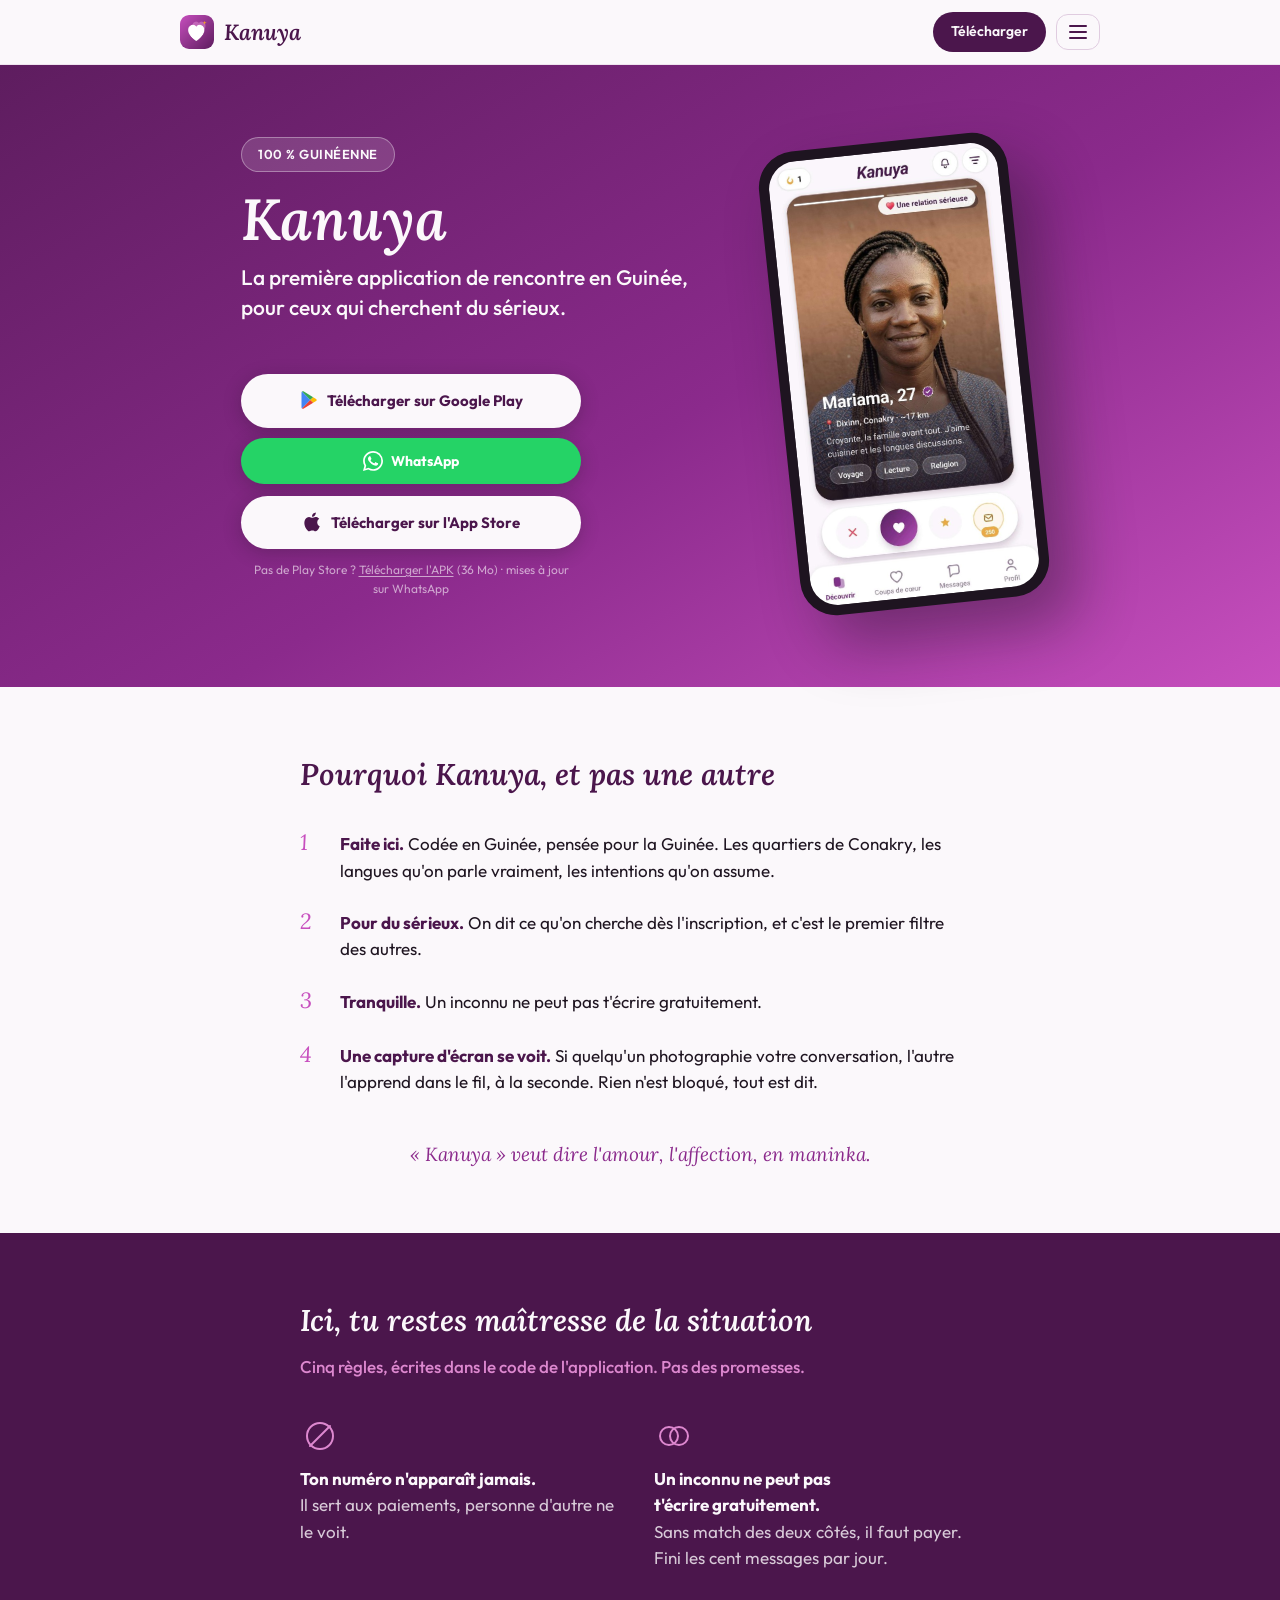
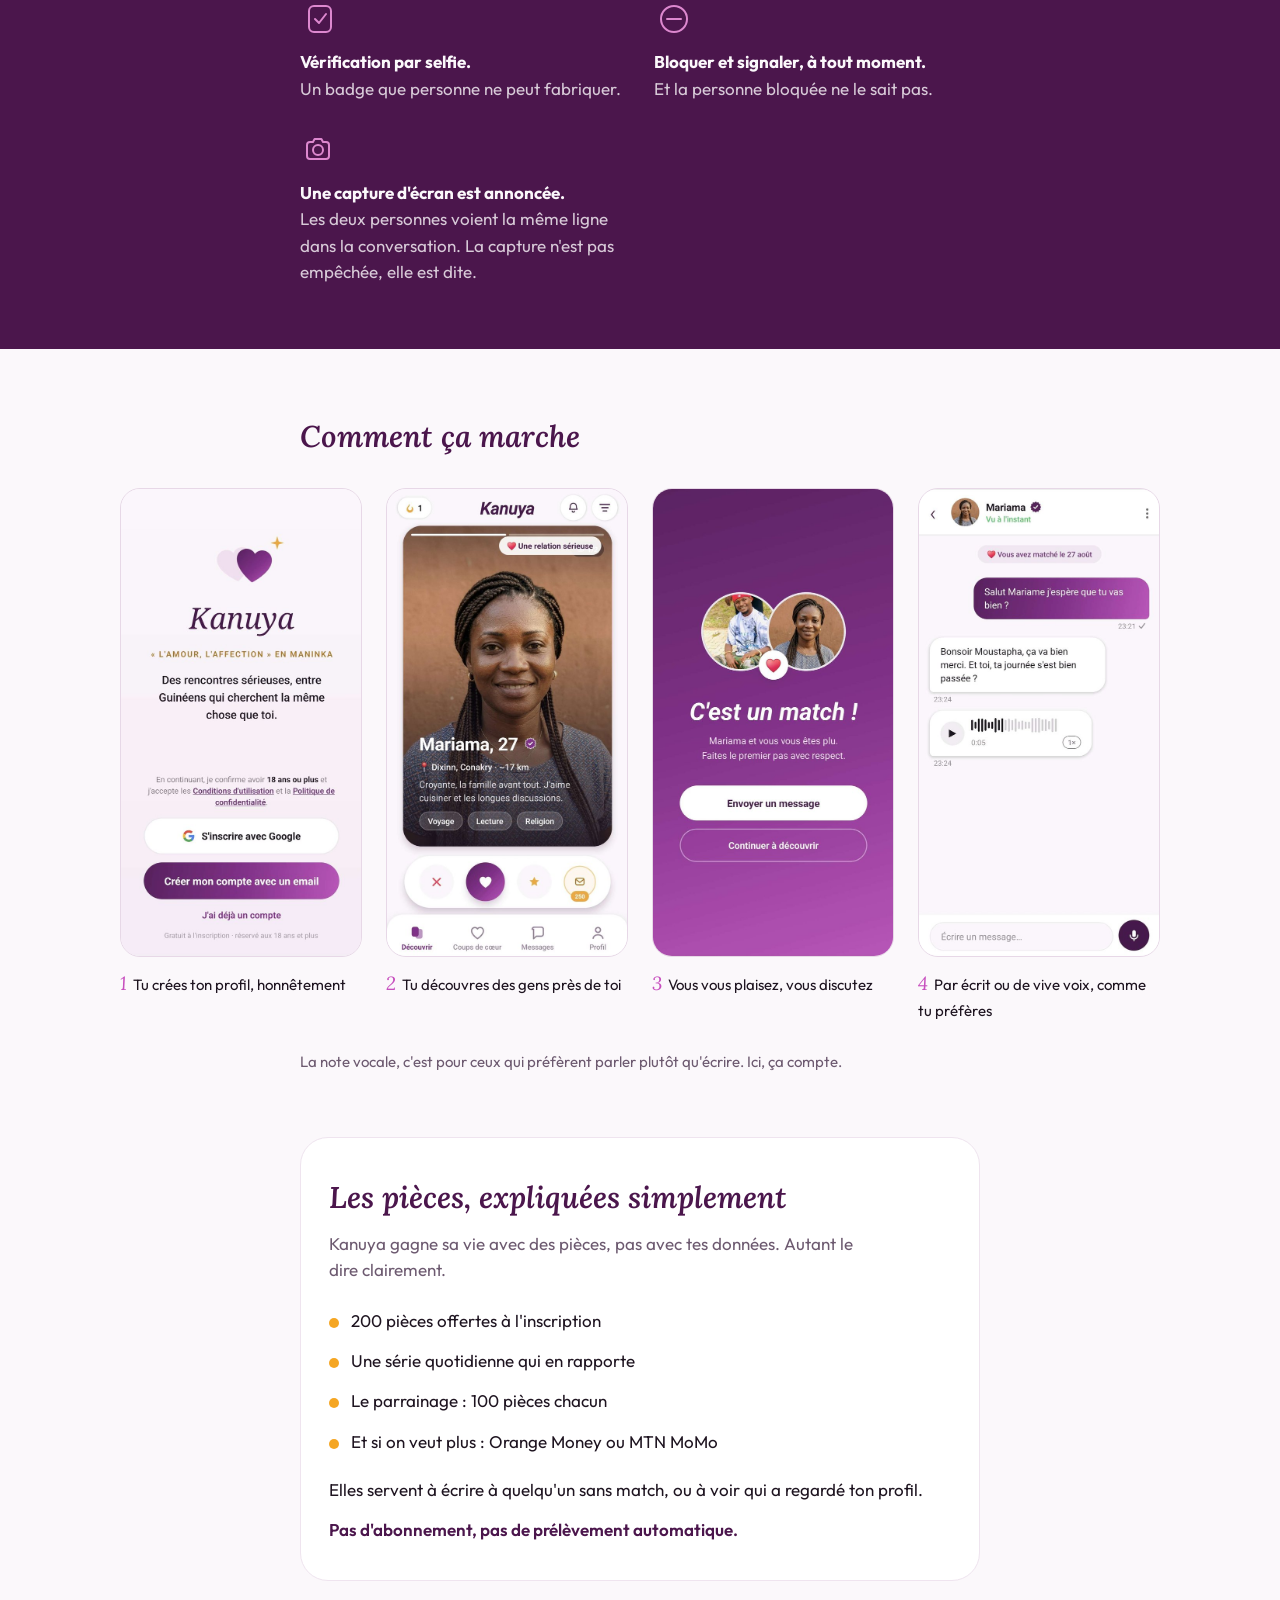
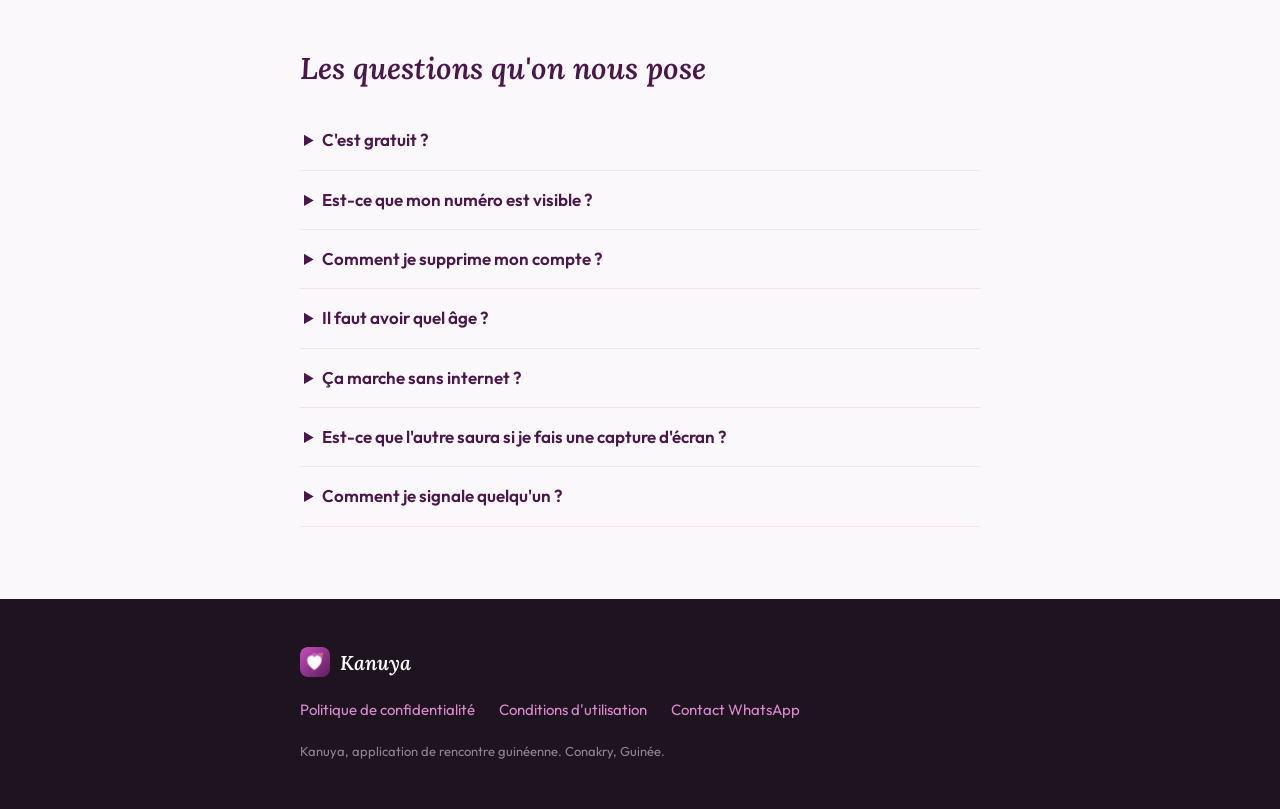
==== index.html @ 6aa28982 "Le bouton WhatsApp en pleine largeur Co-Authored-By: Claude Opus 5.5 <noreply@anthropic.com> Claude-" ====
<!doctype html>
<html lang="fr">
<head>
<meta charset="utf-8">
<meta name="viewport" content="width=device-width, initial-scale=1">
<meta name="google-site-verification" content="O-aKBRcSnijRpLlsnT02JZrpWLcDUV2P9so0e-Tlwl0" />
<title>Kanuya · Site et application de rencontre en Guinée</title>
<meta name="description" content="Kanuya, le site de rencontre 100 % guinéen pour des relations sérieuses en Guinée et pour la diaspora en Afrique de l'Ouest. Ton numéro n'apparaît jamais, un inconnu ne peut pas t'écrire gratuitement.">
<meta name="keywords" content="site de rencontre Guinée, application de rencontre Guinée, rencontre Conakry, rencontre Afrique de l'Ouest, rencontre Sénégal, rencontre Dakar, rencontre Côte d'Ivoire, rencontre Abidjan, rencontre Burkina Faso, rencontre Mali, rencontre Bamako, rencontre sérieuse Afrique francophone, célibataires Afrique de l'Ouest, rencontre en ligne Afrique">
<meta name="robots" content="index, follow, max-image-preview:large">
<meta name="author" content="Kanuya">
<link rel="icon" href="assets/favicon.png">
<link rel="apple-touch-icon" href="assets/icon.png">
<link rel="canonical" href="https://kanuya.net/">
<meta property="og:site_name" content="Kanuya">
<meta property="og:title" content="Kanuya · Site et application de rencontre en Guinée">
<meta property="og:description" content="Le site de rencontre 100 % guinéen, pour ceux qui cherchent du sérieux. Conakry, Guinée, et la diaspora en Afrique de l'Ouest.">
<meta property="og:image" content="https://kanuya.net/assets/og.jpg">
<meta property="og:url" content="https://kanuya.net/">
<meta property="og:type" content="website">
<meta property="og:locale" content="fr_FR">
<meta name="twitter:card" content="summary_large_image">
<meta name="twitter:title" content="Kanuya · Site et application de rencontre en Guinée">
<meta name="twitter:description" content="Le site de rencontre 100 % guinéen, pour des relations sérieuses. Ton numéro reste privé.">
<meta name="twitter:image" content="https://kanuya.net/assets/og.jpg">
<meta name="color-scheme" content="light">
<meta name="theme-color" content="#4B164C">
<link rel="preconnect" href="https://fonts.googleapis.com">
<link rel="preconnect" href="https://fonts.gstatic.com" crossorigin>
<link href="https://fonts.googleapis.com/css2?family=Outfit:wght@400;500;600;700&family=Lora:ital,wght@0,500;1,500;1,600&display=swap" rel="stylesheet">
<link rel="stylesheet" href="assets/style.css">
<style>
  /* Bandeau de mise à jour et bouton APK — ajoutés ici pour ne pas toucher au
     CSS partagé. Sobres, dans les couleurs du site. */
  /* Le téléchargement reste l'action principale ; WhatsApp l'accompagne en
     bouton compact, à côté, sans lui voler la vedette. */
  .ligne-dl{display:flex;gap:10px;align-items:stretch;flex-wrap:wrap}
  .ligne-dl .bouton-clair{flex:1 1 180px;font-size:15px;padding:15px 18px;white-space:nowrap}
  .bouton-wa{flex:1 1 100%;display:flex;align-items:center;justify-content:center;gap:8px;
    padding:13px 18px;background:#25D366;color:#fff;border-radius:999px;text-decoration:none;
    font:700 14px/1 Outfit,system-ui,sans-serif;
    box-shadow:0 4px 18px rgba(30,20,32,.25)}
  .bouton-wa:hover{background:#1FB457}
  .bouton-wa:active{transform:translateY(1px)}
  .apk-sous a{color:inherit;text-decoration:underline;text-underline-offset:2px}
  .avant > .bouton-clair{font-size:15px;padding:15px 18px}
  .apk-sous{font-size:12px;color:rgba(251,248,251,.6);text-align:center;margin:0}
</style>
<script type="application/ld+json">
{
  "@context": "https://schema.org",
  "@graph": [
    {
      "@type": "WebSite",
      "@id": "https://kanuya.net/#website",
      "name": "Kanuya",
      "url": "https://kanuya.net/",
      "inLanguage": "fr",
      "description": "Site de rencontre 100 % guinéen, pour des relations sérieuses en Guinée et en Afrique de l'Ouest.",
      "publisher": { "@id": "https://kanuya.net/#org" }
    },
    {
      "@type": "Organization",
      "@id": "https://kanuya.net/#org",
      "name": "Kanuya",
      "url": "https://kanuya.net/",
      "logo": "https://kanuya.net/assets/icon.png",
      "areaServed": [
        { "@type": "Country", "name": "Guinée" },
        { "@type": "Country", "name": "Sénégal" },
        { "@type": "Country", "name": "Côte d'Ivoire" },
        { "@type": "Country", "name": "Burkina Faso" },
        { "@type": "Country", "name": "Mali" },
        { "@type": "Place", "name": "Afrique de l'Ouest" }
      ],
      "sameAs": [ "https://www.whatsapp.com/channel/0029VbEC2LfKGGG8GvnuOy3C" ]
    },
    {
      "@type": "MobileApplication",
      "name": "Kanuya",
      "applicationCategory": "SocialNetworkingApplication",
      "operatingSystem": "Android, iOS",
      "inLanguage": "fr",
      "description": "L'application et le site de rencontre 100 % guinéens, pour ceux qui cherchent du sérieux, en Guinée et dans l'Afrique de l'Ouest francophone (Sénégal, Côte d'Ivoire, Burkina Faso, Mali).",
      "keywords": "site de rencontre Guinée, rencontre Conakry, rencontre Sénégal, rencontre Dakar, rencontre Côte d'Ivoire, rencontre Abidjan, rencontre Burkina Faso, rencontre Mali, rencontre sérieuse Afrique de l'Ouest, célibataires Afrique francophone",
      "url": "https://kanuya.net/",
      "installUrl": "https://play.google.com/store/apps/details?id=com.kanuya.app",
      "image": "https://kanuya.net/assets/og.jpg",
      "offers": { "@type": "Offer", "price": "0", "priceCurrency": "GNF" },
      "publisher": { "@id": "https://kanuya.net/#org" }
    }
  ]
}
</script>
</head>

<!-- Un seul mot à changer le jour de la publication : « avant » devient
     « apres », et les badges des stores remplacent le bloc WhatsApp. -->
<body data-etat="avant">

<header class="entete">
  <div class="rangee">
    <a class="marque" href="#accueil">
      <img src="assets/icon.png" alt="" width="34" height="34">
      <span>Kanuya</span>
    </a>
    <div class="droite">
      <a class="pilule" href="#telecharger">Télécharger</a>
      <button class="burger" type="button" aria-label="Menu" aria-expanded="false" aria-controls="menu">
        <span></span><span></span><span></span>
      </button>
    </div>
  </div>
  <nav id="menu" hidden>
    <a href="#pourquoi">Pourquoi Kanuya</a>
    <a href="#securite">Sécurité</a>
    <a href="#etapes">Comment ça marche</a>
    <a href="#pieces">Les pièces</a>
    <a href="#faq">Questions</a>
  </nav>
</header>

<section id="accueil" class="accueil">
  <div class="accueil-grille">

    <div class="accroche">
      <span class="pastille">100 % GUINÉENNE</span>
      <h1>Kanuya</h1>
      <p class="phrase">La première application de rencontre en Guinée, pour ceux qui cherchent du sérieux.</p>
    </div>

    <div class="telephone-cadre">
      <div class="telephone">
        <img class="ecran" src="assets/decouvrir.jpg" width="620" height="1203"
             alt="L'écran Découvrir de Kanuya : le profil de Mariama, 27 ans, à Dixinn, Conakry.">
      </div>
    </div>

    <div id="telecharger" class="telecharger">
        <div class="avant">
          <div class="ligne-dl">
            <a class="bouton-clair" href="https://play.google.com/store/apps/details?id=com.kanuya.app" target="_blank" rel="noopener"><svg width="20" height="20" viewBox="0 0 24 24" aria-hidden="true" style="vertical-align:-4px;margin-right:8px">
                <path d="M3.6 1.9 13.5 12 3.6 22.1c-.37-.3-.6-.77-.6-1.32V3.22c0-.55.23-1.02.6-1.32z" fill="#4285F4"/>
                <path d="M17 8.6 5.3 1.6c-.55-.33-1.2-.27-1.7.3L13.5 12 17 8.6z" fill="#34A853"/>
                <path d="M17 15.4 20.5 13.3c.9-.54.9-2.06 0-2.6L17 8.6 13.5 12l3.5 3.4z" fill="#FBBC04"/>
                <path d="M3.6 22.1c.5.57 1.15.63 1.7.3L17 15.4 13.5 12 3.6 22.1z" fill="#EA4335"/>
              </svg>Télécharger sur Google Play</a>
            <a class="bouton-wa" href="https://www.whatsapp.com/channel/0029VbEC2LfKGGG8GvnuOy3C"
               target="_blank" rel="noopener"
               title="Mises à jour de Kanuya sur WhatsApp" aria-label="Mises à jour de Kanuya sur WhatsApp">
              <svg width="20" height="20" viewBox="0 0 24 24" fill="#fff" aria-hidden="true"><path d="M17.472 14.382c-.297-.149-1.758-.867-2.03-.967-.273-.099-.471-.148-.67.15-.197.297-.767.966-.94 1.164-.173.199-.347.223-.644.075-.297-.15-1.255-.463-2.39-1.475-.883-.788-1.48-1.761-1.653-2.059-.173-.297-.018-.458.13-.606.134-.133.298-.347.446-.52.149-.174.198-.298.298-.497.099-.198.05-.371-.025-.52-.075-.149-.669-1.612-.916-2.207-.242-.579-.487-.5-.669-.51-.173-.008-.371-.01-.57-.01-.198 0-.52.074-.792.372-.272.297-1.04 1.016-1.04 2.479 0 1.462 1.065 2.875 1.213 3.074.149.198 2.096 3.2 5.077 4.487.71.306 1.263.489 1.694.625.712.227 1.36.195 1.871.118.571-.085 1.758-.719 2.006-1.413.248-.694.248-1.289.173-1.413-.074-.124-.272-.198-.57-.347m-5.421 7.403h-.004a9.87 9.87 0 01-5.031-1.378l-.361-.214-3.741.982.998-3.648-.235-.374a9.86 9.86 0 01-1.51-5.26c.001-5.45 4.436-9.884 9.888-9.884 2.64 0 5.122 1.03 6.988 2.898a9.825 9.825 0 012.893 6.994c-.003 5.45-4.437 9.885-9.885 9.885M20.52 3.449C18.24 1.245 15.24 0 12.045 0 5.463 0 .104 5.359.101 11.892c0 2.096.549 4.142 1.595 5.945L0 24l6.335-1.652a11.882 11.882 0 005.71 1.447h.006c6.585 0 11.946-5.359 11.949-11.893a11.821 11.821 0 00-3.480-8.413z"/></svg>
              <span>WhatsApp</span>
            </a>
          </div>
          <a class="bouton-clair" href="https://apps.apple.com/app/kanuya-rencontres-en-guin%C3%A9e/id6819777390" target="_blank" rel="noopener"><svg width="20" height="20" viewBox="0 0 24 24" fill="currentColor" aria-hidden="true" style="vertical-align:-4px;margin-right:8px">
                <path d="M17.05 12.54c-.03-2.87 2.35-4.25 2.45-4.32-1.34-1.95-3.41-2.22-4.14-2.25-1.76-.18-3.44 1.04-4.33 1.04-.89 0-2.27-1.02-3.74-.99-1.92.03-3.7 1.12-4.69 2.84-2 3.47-.51 8.6 1.44 11.42.95 1.38 2.08 2.93 3.57 2.87 1.43-.06 1.97-.92 3.7-.92s2.22.92 3.73.89c1.54-.03 2.52-1.4 3.46-2.79 1.09-1.6 1.54-3.15 1.56-3.23-.03-.01-2.99-1.15-3.01-4.56z"/>
                <path d="M14.22 4.1c.79-.95 1.32-2.28 1.17-3.6-1.13.05-2.5.76-3.31 1.71-.73.84-1.37 2.19-1.2 3.48 1.26.1 2.55-.64 3.34-1.59z"/>
              </svg>Télécharger sur l'App Store</a>
          <p class="apk-sous">Pas de Play Store ? <a href="kanuya.apk" download>Télécharger l'APK</a> (36 Mo) · mises à jour sur WhatsApp</p>
        </div>

        <div class="apres">
          <a class="badge" href="https://play.google.com/store/apps/details?id=com.kanuya.app" target="_blank" rel="noopener">
            <svg width="26" height="26" viewBox="0 0 24 24" aria-hidden="true">
              <path d="M3.6 1.9 13.5 12 3.6 22.1c-.37-.3-.6-.77-.6-1.32V3.22c0-.55.23-1.02.6-1.32z" fill="#4285F4"/>
              <path d="M17 8.6 5.3 1.6c-.55-.33-1.2-.27-1.7.3L13.5 12 17 8.6z" fill="#34A853"/>
              <path d="M17 15.4 20.5 13.3c.9-.54.9-2.06 0-2.6L17 8.6 13.5 12l3.5 3.4z" fill="#FBBC04"/>
              <path d="M3.6 22.1c.5.57 1.15.63 1.7.3L17 15.4 13.5 12 3.6 22.1z" fill="#EA4335"/>
            </svg>
            <span class="pile"><small>DISPONIBLE SUR</small><b>Google Play</b></span>
          </a>
          <a class="badge" href="https://apps.apple.com/app/kanuya-rencontres-en-guin%C3%A9e/id6819777390" target="_blank" rel="noopener">
            <svg width="26" height="26" viewBox="0 0 24 24" fill="#FBF8FB" aria-hidden="true">
              <path d="M17.05 12.54c-.03-2.87 2.35-4.25 2.45-4.32-1.34-1.95-3.41-2.22-4.14-2.25-1.76-.18-3.44 1.04-4.33 1.04-.89 0-2.27-1.02-3.74-.99-1.92.03-3.7 1.12-4.69 2.84-2 3.47-.51 8.6 1.44 11.42.95 1.38 2.08 2.93 3.57 2.87 1.43-.06 1.97-.92 3.7-.92s2.22.92 3.73.89c1.54-.03 2.52-1.4 3.46-2.79 1.09-1.6 1.54-3.15 1.56-3.23-.03-.01-2.99-1.15-3.01-4.56z"/>
              <path d="M14.22 4.1c.79-.95 1.32-2.28 1.17-3.6-1.13.05-2.5.76-3.31 1.71-.73.84-1.37 2.19-1.2 3.48 1.26.1 2.55-.64 3.34-1.59z"/>
            </svg>
            <span class="pile"><small>TÉLÉCHARGER SUR</small><b>App Store</b></span>
          </a>
        </div>
      </div>

  </div>
</section>

<section id="pourquoi" class="section">
  <div class="etroit">
    <h2>Pourquoi Kanuya, et pas une autre</h2>
    <div class="liste-numerotee">
      <div><span class="chiffre">1</span><p><strong>Faite ici.</strong> Codée en Guinée, pensée pour la Guinée. Les quartiers de Conakry, les langues qu'on parle vraiment, les intentions qu'on assume.</p></div>
      <div><span class="chiffre">2</span><p><strong>Pour du sérieux.</strong> On dit ce qu'on cherche dès l'inscription, et c'est le premier filtre des autres.</p></div>
      <div><span class="chiffre">3</span><p><strong>Tranquille.</strong> Un inconnu ne peut pas t'écrire gratuitement.</p></div>
      <div><span class="chiffre">4</span><p><strong>Une capture d'écran se voit.</strong> Si quelqu'un photographie votre conversation, l'autre l'apprend dans le fil, à la seconde. Rien n'est bloqué, tout est dit.</p></div>
    </div>
    <p class="citation">« Kanuya » veut dire l'amour, l'affection, en maninka.</p>
  </div>
</section>

<section id="securite" class="securite">
  <div class="etroit">
    <h2>Ici, tu restes maîtresse de la situation</h2>
    <p class="sous-titre">Cinq règles, écrites dans le code de l'application. Pas des promesses.</p>
    <div class="grille-securite">
      <div>
        <svg width="40" height="40" viewBox="0 0 40 40" fill="none" stroke="#DD88CF" stroke-width="2" stroke-linecap="round" aria-hidden="true"><circle cx="20" cy="20" r="13"/><line x1="10" y1="30" x2="30" y2="10"/></svg>
        <p><strong>Ton numéro n'apparaît jamais.</strong><br><span>Il sert aux paiements, personne d'autre ne le voit.</span></p>
      </div>
      <div>
        <svg width="40" height="40" viewBox="0 0 40 40" fill="none" stroke="#DD88CF" stroke-width="2" stroke-linecap="round" aria-hidden="true"><circle cx="15" cy="20" r="9"/><circle cx="25" cy="20" r="9"/></svg>
        <p><strong>Un inconnu ne peut pas t'écrire gratuitement.</strong><br><span>Sans match des deux côtés, il faut payer. Fini les cent messages par jour.</span></p>
      </div>
      <div>
        <svg width="40" height="40" viewBox="0 0 40 40" fill="none" stroke="#DD88CF" stroke-width="2" stroke-linecap="round" stroke-linejoin="round" aria-hidden="true"><rect x="9" y="7" width="22" height="26" rx="5"/><polyline points="15 20 19 24 26 15"/></svg>
        <p><strong>Vérification par selfie.</strong><br><span>Un badge que personne ne peut fabriquer.</span></p>
      </div>
      <div>
        <svg width="40" height="40" viewBox="0 0 40 40" fill="none" stroke="#DD88CF" stroke-width="2" stroke-linecap="round" aria-hidden="true"><circle cx="20" cy="20" r="13"/><line x1="13" y1="20" x2="27" y2="20"/></svg>
        <p><strong>Bloquer et signaler, à tout moment.</strong><br><span>Et la personne bloquée ne le sait pas.</span></p>
      </div>
      <div>
        <svg width="40" height="40" viewBox="0 0 40 40" fill="none" stroke="#DD88CF" stroke-width="2" stroke-linecap="round" stroke-linejoin="round" aria-hidden="true"><path d="M7 15a3 3 0 0 1 3-3h3l1.6-3h6.8L23 12h3a3 3 0 0 1 3 3v11a3 3 0 0 1-3 3H10a3 3 0 0 1-3-3z"/><circle cx="18" cy="20" r="5"/></svg>
        <p><strong>Une capture d'écran est annoncée.</strong><br><span>Les deux personnes voient la même ligne dans la conversation. La capture n'est pas empêchée, elle est dite.</span></p>
      </div>
    </div>
  </div>
</section>

<section id="etapes" class="section">
  <div class="etroit">
    <h2>Comment ça marche</h2>
    <div class="grille-etapes">
      <div><img class="capture" src="assets/etape-inscription.jpg" width="620" height="1203" alt="L'écran d'accueil de Kanuya : « Des rencontres sérieuses, entre Guinéens qui cherchent la même chose que toi. »"><p><span class="chiffre">1</span>&nbsp; Tu crées ton profil, honnêtement</p></div>
      <div><img class="capture" src="assets/decouvrir.jpg" width="620" height="1203" alt="L'écran Découvrir : le profil de Mariama, 27 ans, à Dixinn."><p><span class="chiffre">2</span>&nbsp; Tu découvres des gens près de toi</p></div>
      <div><img class="capture" src="assets/etape-match.jpg" width="620" height="1203" alt="L'écran « C'est un match ! » : deux profils réunis, avec le bouton Envoyer un message."><p><span class="chiffre">3</span>&nbsp; Vous vous plaisez, vous discutez</p></div>
      <div><img class="capture" src="assets/etape-vocal.jpg" width="620" height="1203" alt="Une conversation dans Kanuya : deux messages écrits et une note vocale avec son onde."><p><span class="chiffre">4</span>&nbsp; Par écrit ou de vive voix, comme tu préfères</p></div>
    </div>
    <p class="apres-grille">La note vocale, c'est pour ceux qui préfèrent parler plutôt qu'écrire. Ici, ça compte.</p>
  </div>
</section>

<section id="pieces" class="section-pieces">
  <div class="carte">
    <h2>Les pièces, expliquées simplement</h2>
    <p class="sous">Kanuya gagne sa vie avec des pièces, pas avec tes données. Autant le dire clairement.</p>
    <div class="puces">
      <div><span class="point"></span><p>200 pièces offertes à l'inscription</p></div>
      <div><span class="point"></span><p>Une série quotidienne qui en rapporte</p></div>
      <div><span class="point"></span><p>Le parrainage : 100 pièces chacun</p></div>
      <div><span class="point"></span><p>Et si on veut plus : Orange Money ou MTN MoMo</p></div>
    </div>
    <p class="usage">Elles servent à écrire à quelqu'un sans match, ou à voir qui a regardé ton profil.</p>
    <p class="appui">Pas d'abonnement, pas de prélèvement automatique.</p>
  </div>
</section>

<section id="faq" class="section-faq">
  <div class="etroit">
    <h2>Les questions qu'on nous pose</h2>
    <div class="faq">
      <details>
        <summary>C'est gratuit ?</summary>
        <p>Oui pour commencer : 200 pièces sont offertes à l'inscription, et la série quotidienne en rapporte d'autres. Acheter des pièces est optionnel, sans abonnement.</p>
      </details>
      <details>
        <summary>Est-ce que mon numéro est visible ?</summary>
        <p>Non, jamais. Il sert uniquement aux paiements Orange Money ou MTN MoMo. Personne ne le voit sur l'application.</p>
      </details>
      <details>
        <summary>Comment je supprime mon compte ?</summary>
        <p>Dans les réglages de l'application : Compte, puis Supprimer mon compte. Tout est effacé, photos comprises.</p>
      </details>
      <details>
        <summary>Il faut avoir quel âge ?</summary>
        <p>18 ans, et c'est vérifié à l'inscription.</p>
      </details>
      <details>
        <summary>Ça marche sans internet ?</summary>
        <p>Non, il faut une connexion. L'application est conçue pour rester légère et consommer peu de data.</p>
      </details>
      <details>
        <summary>Est-ce que l'autre saura si je fais une capture d'écran ?</summary>
        <p>Oui. Une ligne apparaît dans la conversation, du côté des deux personnes : « Untel a fait une capture d'écran. » On ne vous empêche pas de la faire, on ne la cache pas non plus. Un deuxième téléphone photographierait l'écran de toute façon : ce qui protège, c'est que l'autre le sache.</p>
      </details>
      <details>
        <summary>Comment je signale quelqu'un ?</summary>
        <p>Depuis son profil ou la conversation : Signaler. Tu peux aussi bloquer, et la personne bloquée ne le sait pas.</p>
      </details>
    </div>
  </div>
</section>

<footer class="pied">
  <div class="etroit">
    <div class="marque-pied">
      <img src="assets/icon.png" alt="" width="30" height="30">
      <span>Kanuya</span>
    </div>
    <nav>
      <a href="confidentialite.html">Politique de confidentialité</a>
      <a href="conditions.html">Conditions d'utilisation</a>
      <a href="https://wa.me/224622814991">Contact WhatsApp</a>
    </nav>
    <p>Kanuya, application de rencontre guinéenne. Conakry, Guinée.</p>
  </div>
</footer>

<script>
  // Le menu, et rien d'autre. Pas de framework sur une page qui doit
  // s'ouvrir en 3G.
  var b = document.querySelector('.burger'), m = document.getElementById('menu');
  b.addEventListener('click', function () {
    var ouvert = m.hasAttribute('hidden');
    if (ouvert) { m.removeAttribute('hidden'); } else { m.setAttribute('hidden', ''); }
    b.setAttribute('aria-expanded', ouvert ? 'true' : 'false');
  });
  m.addEventListener('click', function (e) {
    if (e.target.tagName === 'A') { m.setAttribute('hidden', ''); b.setAttribute('aria-expanded', 'false'); }
  });
</script>

</body>
</html>
---- assets/style.css ----
/* Kanuya — le site vitrine.
 *
 * Cible : un Android modeste, en 3G, arrivé par un lien collé dans WhatsApp.
 * Pas de framework, deux familles de police, une seule image. La page doit
 * s'ouvrir avant qu'on ait le temps de changer d'avis.
 */

:root {
  /* Beaucoup d'Android ont le mode sombre forcé de Chrome activé. Sans cette
     déclaration, le navigateur inverse la page : le dégradé prune vire au noir
     et le bouton clair disparaît. La balise <meta color-scheme> seule ne suffit
     pas sur toutes les versions. */
  color-scheme: light;
  --prune: #4B164C;
  --prune-clair: #8B2A8C;
  --rose: #C74FBE;
  --accent: #DD88CF;
  --or: #F5A623;
  --fond: #FBF8FB;
  --texte: #1E1420;
  --texte-doux: #6d5a70;
  --texte-sombre: #3d2f40;
  --ligne: #EFE4EF;
  --ligne-forte: #E0CCE0;
  --nuit: #1E1420;
}

*, *::before, *::after { box-sizing: border-box; }

body {
  margin: 0;
  background: var(--fond);
  color: var(--texte);
  font-family: Outfit, system-ui, -apple-system, sans-serif;
  font-size: 17px;
  line-height: 1.55;
  -webkit-font-smoothing: antialiased;
}

h1, h2 { text-wrap: balance; }
p { text-wrap: pretty; }
img { display: block; max-width: 100%; }

/* Un seul mot dans le HTML fait basculer les deux états. */
body[data-etat="avant"] .apres,
body[data-etat="apres"] .avant { display: none; }

.etroit { max-width: 680px; margin: 0 auto; }

/* ------------------------------------------------------------- en-tête */

.entete {
  position: sticky; top: 0; z-index: 50;
  background: rgba(251, 248, 251, 0.92);
  -webkit-backdrop-filter: blur(8px);
  backdrop-filter: blur(8px);
  border-bottom: 1px solid var(--ligne);
}
.entete .rangee {
  max-width: 960px; margin: 0 auto; padding: 12px 20px;
  display: flex; align-items: center; justify-content: space-between; gap: 12px;
}
.marque {
  display: flex; align-items: center; gap: 10px;
  text-decoration: none; color: var(--prune);
}
.marque img { border-radius: 9px; }
.marque span { font-family: Lora, Georgia, serif; font-style: italic; font-weight: 600; font-size: 22px; }

.droite { display: flex; align-items: center; gap: 10px; }
.pilule {
  text-decoration: none; background: var(--prune); color: var(--fond);
  font-weight: 600; font-size: 14px; padding: 9px 18px; border-radius: 999px;
}
.pilule:active { opacity: .9; }

.burger {
  background: none; border: 1px solid var(--ligne-forte); border-radius: 12px;
  padding: 10px 12px; cursor: pointer; display: flex; flex-direction: column; gap: 4px;
}
.burger span { display: block; width: 18px; height: 2px; background: var(--prune); border-radius: 2px; }

.entete nav { border-top: 1px solid var(--ligne); background: var(--fond); }
.entete nav {
  max-width: 960px; margin: 0 auto; padding: 8px 20px 16px;
  display: flex; flex-direction: column;
}
.entete nav[hidden] { display: none; }
.entete nav a {
  text-decoration: none; color: var(--texte); font-weight: 500;
  padding: 11px 4px; border-bottom: 1px solid #F2EAF2;
}
.entete nav a:last-child { border-bottom: 0; }

/* ------------------------------------------------------------- accueil */

.accueil {
  background: linear-gradient(150deg, #5E1D5F 0%, #8B2A8C 55%, #C74FBE 100%);
  color: var(--fond);
  padding: clamp(36px, 7vw, 64px) 20px clamp(48px, 9vw, 80px);
}
/* Sur téléphone, l'ordre du DOM est le bon : le titre, puis la capture, puis
   les boutons. On voit ce que c'est avant qu'on nous demande de télécharger.
   Sur écran large, la grille remet le texte et les boutons ensemble à gauche
   et le téléphone à droite, sans toucher au HTML. */
.accueil-grille {
  max-width: 960px; margin: 0 auto;
  display: flex; flex-direction: column; align-items: center; gap: 32px;
}
.accroche { width: 100%; max-width: 480px; }
.pastille {
  display: inline-block; background: rgba(251, 248, 251, .14);
  border: 1px solid rgba(251, 248, 251, .35); border-radius: 999px;
  padding: 6px 16px; font-size: 13px; font-weight: 600; letter-spacing: .04em;
  margin-bottom: 18px;
}
.accueil h1 {
  font-family: Lora, Georgia, serif; font-style: italic; font-weight: 600;
  font-size: clamp(42px, 11vw, 58px); margin: 0 0 14px; line-height: 1;
}
.phrase { font-size: clamp(18px, 4.6vw, 21px); font-weight: 500; margin: 0 0 28px; line-height: 1.45; }

.telecharger { display: flex; flex-direction: column; gap: 12px; width: 100%; max-width: 340px; }
.telecharger > div { display: flex; flex-direction: column; gap: 12px; }

.bouton-clair {
  text-decoration: none; background: var(--fond); color: var(--prune);
  font-weight: 700; font-size: 17px; padding: 15px 24px; border-radius: 999px;
  text-align: center; box-shadow: 0 4px 18px rgba(30, 20, 32, .25);
}
.bouton-clair:active { transform: translateY(1px); }

.bientot { display: flex; gap: 10px; }
/* « Bientôt » n'est pas un lien : rien ne clique dans le vide. */
.store {
  flex: 1; display: flex; align-items: center; justify-content: center; gap: 9px;
  background: rgba(30, 20, 32, .3); border: 1px solid rgba(251, 248, 251, .25);
  border-radius: 12px; padding: 9px 10px;
}
.pile { display: flex; flex-direction: column; line-height: 1.15; }
.store .pile small { font-size: 10px; color: rgba(251, 248, 251, .55); letter-spacing: .03em; }
.store .pile b { font-size: 14px; font-weight: 600; color: rgba(251, 248, 251, .75); }

.badge {
  text-decoration: none; display: flex; align-items: center; gap: 12px;
  background: var(--nuit); border: 1px solid rgba(251, 248, 251, .15);
  border-radius: 14px; padding: 11px 20px;
}
.badge .pile small { font-size: 11px; color: rgba(251, 248, 251, .65); letter-spacing: .04em; }
.badge .pile b { font-size: 19px; font-weight: 700; color: var(--fond); }

/* le téléphone, penché */
.telephone-cadre { flex: 0 0 auto; transform: rotate(-6deg); margin: 4px 10px 8px; }
.telephone {
  width: min(250px, 68vw);
  background: var(--nuit); border-radius: 36px; padding: 10px;
  box-shadow: 24px 32px 60px rgba(30, 20, 32, .4);
}
.ecran {
  display: block; width: 100%; height: auto;
  border-radius: 28px; background: var(--fond);
}

/* -------------------------------------------------------------- corps */

.section { padding: clamp(44px, 8vw, 64px) 20px; }
.section h2, .securite h2, .carte h2, .section-faq h2 {
  font-family: Lora, Georgia, serif; font-style: italic; font-weight: 600;
  font-size: clamp(25px, 6.5vw, 30px); color: var(--prune); margin: 0 0 28px;
}

.liste-numerotee { display: flex; flex-direction: column; gap: 20px; }
.liste-numerotee > div { display: flex; gap: 16px; align-items: baseline; }
.liste-numerotee p { margin: 0; }
.chiffre { font-family: Lora, Georgia, serif; font-style: italic; color: var(--rose); font-size: 22px; flex: 0 0 24px; }
.liste-numerotee strong { color: var(--prune); }
.citation {
  margin: 44px 0 0; text-align: center;
  font-family: Lora, Georgia, serif; font-style: italic; font-size: 19px; color: var(--prune-clair);
}

.securite { background: var(--prune); color: var(--fond); padding: clamp(44px, 8vw, 64px) 20px; }
.securite h2 { color: var(--fond); margin-bottom: 10px; }
.sous-titre { margin: 0 0 36px; color: var(--accent); font-weight: 500; }
.grille-securite { display: grid; grid-template-columns: repeat(auto-fit, minmax(260px, 1fr)); gap: 28px; }
.grille-securite > div { display: flex; flex-direction: column; gap: 10px; }
.grille-securite p { margin: 0; }
.grille-securite p span { color: rgba(251, 248, 251, .8); }

/* la grille déborde du gabarit étroit : à 680 px, quatre captures de
   téléphone tombent à 152 px et le texte de l'app ne se lit plus.
   Le titre, lui, reste aligné sur les autres sections. */
.grille-etapes {
  display: grid; grid-template-columns: repeat(auto-fit, minmax(160px, 1fr)); gap: 24px;
  width: min(1040px, calc(100vw - 40px)); margin-left: 50%; transform: translateX(-50%);
}
.grille-etapes > div { display: flex; flex-direction: column; gap: 12px; }
.capture {
  display: block; width: 100%; height: auto;
  aspect-ratio: 1080 / 2096; object-fit: cover;
  border-radius: 20px; border: 1px solid #E7D8E7; background: #F7EEF7;
}
.grille-etapes p { margin: 0; font-size: 15px; }
.grille-etapes .chiffre { font-size: 19px; flex: none; }
.apres-grille { margin: 28px 0 0; font-size: 15px; color: var(--texte-doux); }

.section-pieces { padding: 0 20px 64px; }
.carte {
  max-width: 680px; margin: 0 auto; background: #fff;
  border: 1px solid var(--ligne); border-radius: 28px; padding: 36px 28px;
}
.carte h2 { margin-bottom: 10px; }
.carte .sous { margin: 0 0 24px; color: var(--texte-doux); }
.puces { display: flex; flex-direction: column; gap: 14px; }
.puces > div { display: flex; gap: 12px; align-items: baseline; }
.puces p { margin: 0; }
.point { width: 10px; height: 10px; border-radius: 50%; background: var(--or); flex: 0 0 10px; transform: translateY(1px); }
.usage { margin: 22px 0 0; }
.appui { margin: 14px 0 0; font-weight: 600; color: var(--prune); }

.section-faq { padding: 0 20px 72px; }
.section-faq h2 { margin-bottom: 20px; }
.faq { display: flex; flex-direction: column; }
.faq details { border-bottom: 1px solid var(--ligne); padding: 4px 0; }
.faq summary { cursor: pointer; font-weight: 600; color: var(--prune); padding: 12px 4px; list-style-position: inside; }
.faq p { margin: 0 4px 16px; color: var(--texte-sombre); }

/* ---------------------------------------------------------- pied de page */

.pied { background: var(--nuit); color: rgba(251, 248, 251, .85); padding: 48px 20px; }
.pied .etroit { display: flex; flex-direction: column; gap: 20px; }
.marque-pied { display: flex; align-items: center; gap: 10px; }
.marque-pied img { border-radius: 8px; }
.marque-pied span { font-family: Lora, Georgia, serif; font-style: italic; font-weight: 600; font-size: 20px; color: var(--fond); }
.pied nav { display: flex; flex-wrap: wrap; gap: 8px 24px; font-size: 15px; }
.pied nav a { color: var(--accent); text-decoration: none; }
.pied nav a:hover { text-decoration: underline; }
.pied > .etroit > p { margin: 0; font-size: 13px; color: rgba(251, 248, 251, .5); }

/* ------------------------------------------------------- pages légales */

.legal { max-width: 680px; margin: 0 auto; padding: clamp(36px, 7vw, 56px) 20px 8px; }
.legal h1 {
  font-family: Lora, Georgia, serif; font-style: italic; font-weight: 600;
  font-size: clamp(28px, 7vw, 34px); color: var(--prune); margin: 0;
}
.legal .maj { margin: 8px 0 28px; font-size: 14px; color: var(--texte-doux); }
.legal h2 { font-family: Outfit, sans-serif; font-style: normal; font-size: 19px; font-weight: 600; color: var(--prune); margin: 34px 0 10px; }
.legal p { margin: 0 0 14px; color: var(--texte-sombre); }
.legal .final { margin-top: 32px; font-family: Lora, Georgia, serif; font-style: italic; color: var(--texte-doux); }

.sommaire { background: #fff; border: 1px solid var(--ligne); border-radius: 20px; padding: 22px 24px; }
.sommaire p { margin: 0 0 10px; font-weight: 600; color: var(--prune); font-size: 15px; }
.sommaire ol { margin: 0; padding-left: 20px; color: var(--texte-doux); }
.sommaire li { margin-bottom: 6px; font-size: 15px; }
.sommaire a { color: var(--prune-clair); text-decoration: none; }
.sommaire a:hover { text-decoration: underline; }

.resume { margin-top: 24px; background: var(--prune); color: var(--fond); border-radius: 20px; padding: 26px 24px; }
.resume p.titre { margin: 0 0 14px; font-family: Lora, Georgia, serif; font-style: italic; font-size: 19px; color: var(--fond); }
.resume dl { margin: 0; }
.resume dt { font-size: 13px; font-weight: 700; color: var(--accent); margin-top: 14px; }
.resume dt:first-of-type { margin-top: 0; }
.resume dd { margin: 3px 0 0; font-size: 15px; line-height: 1.5; color: rgba(251, 248, 251, .85); }

/* --------------------------------------------------------- écran large */

@media (min-width: 800px) {
  .accueil-grille {
    display: grid;
    grid-template-columns: minmax(0, 480px) auto;
    grid-template-rows: auto auto;
    align-items: center; justify-content: center;
    column-gap: 48px; row-gap: 24px;
  }
  .accroche      { grid-column: 1; grid-row: 1; align-self: end; }
  .telecharger   { grid-column: 1; grid-row: 2; align-self: start; }
  .telephone-cadre { grid-column: 2; grid-row: 1 / span 2; margin: 12px 10px 0; }
}

@media (prefers-reduced-motion: no-preference) { html { scroll-behavior: smooth; } }
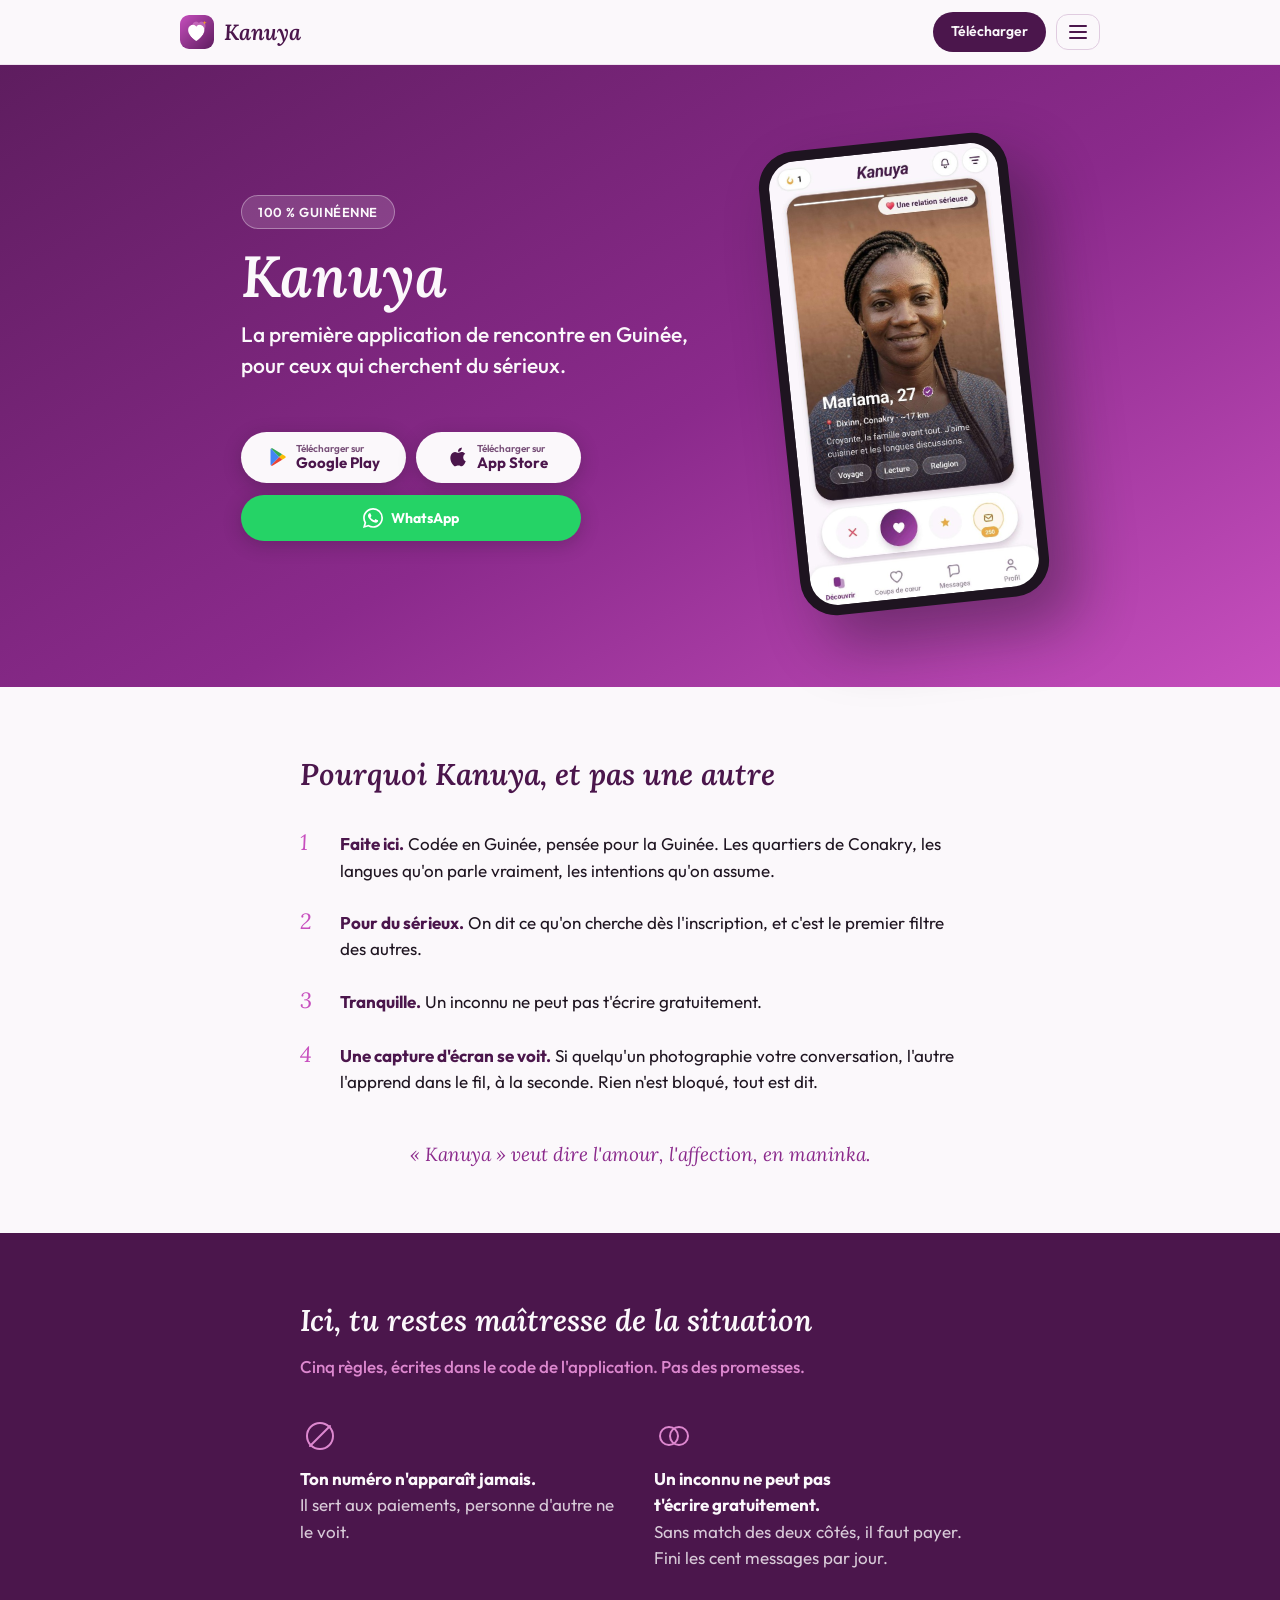
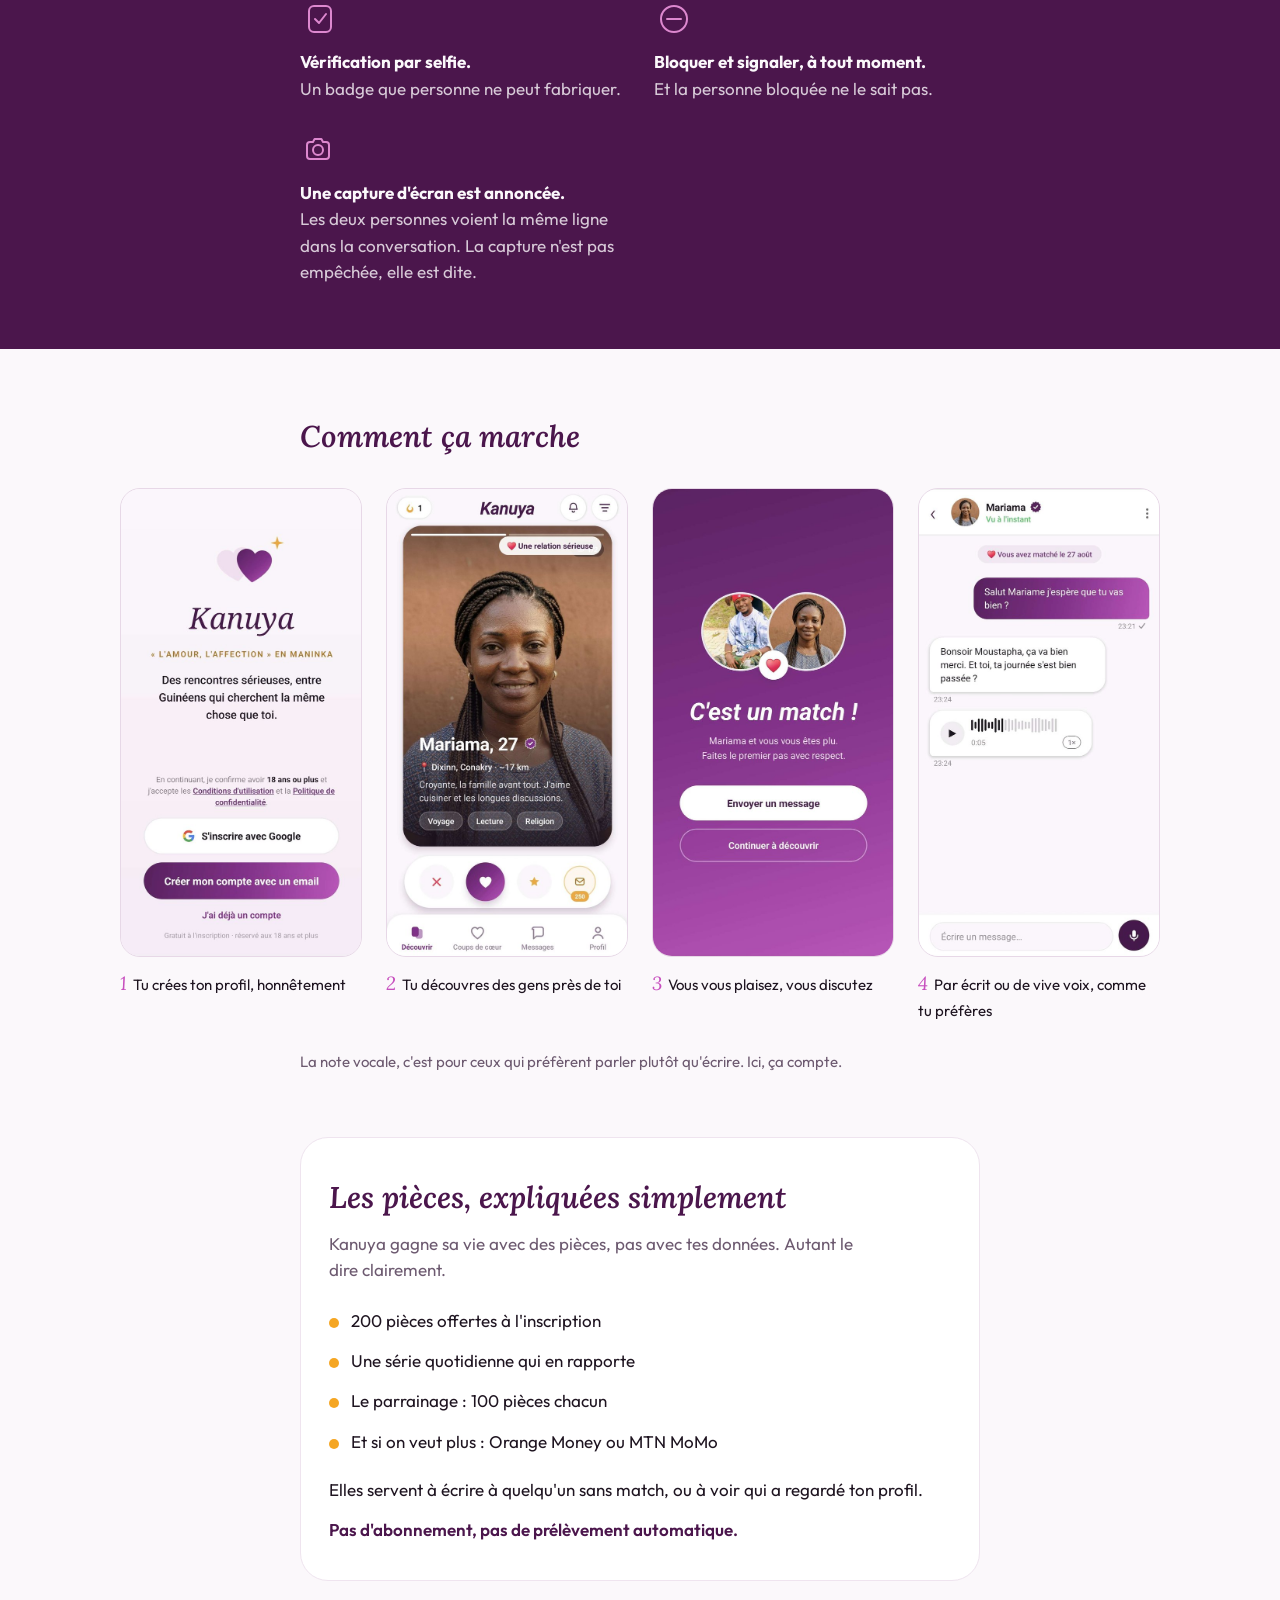
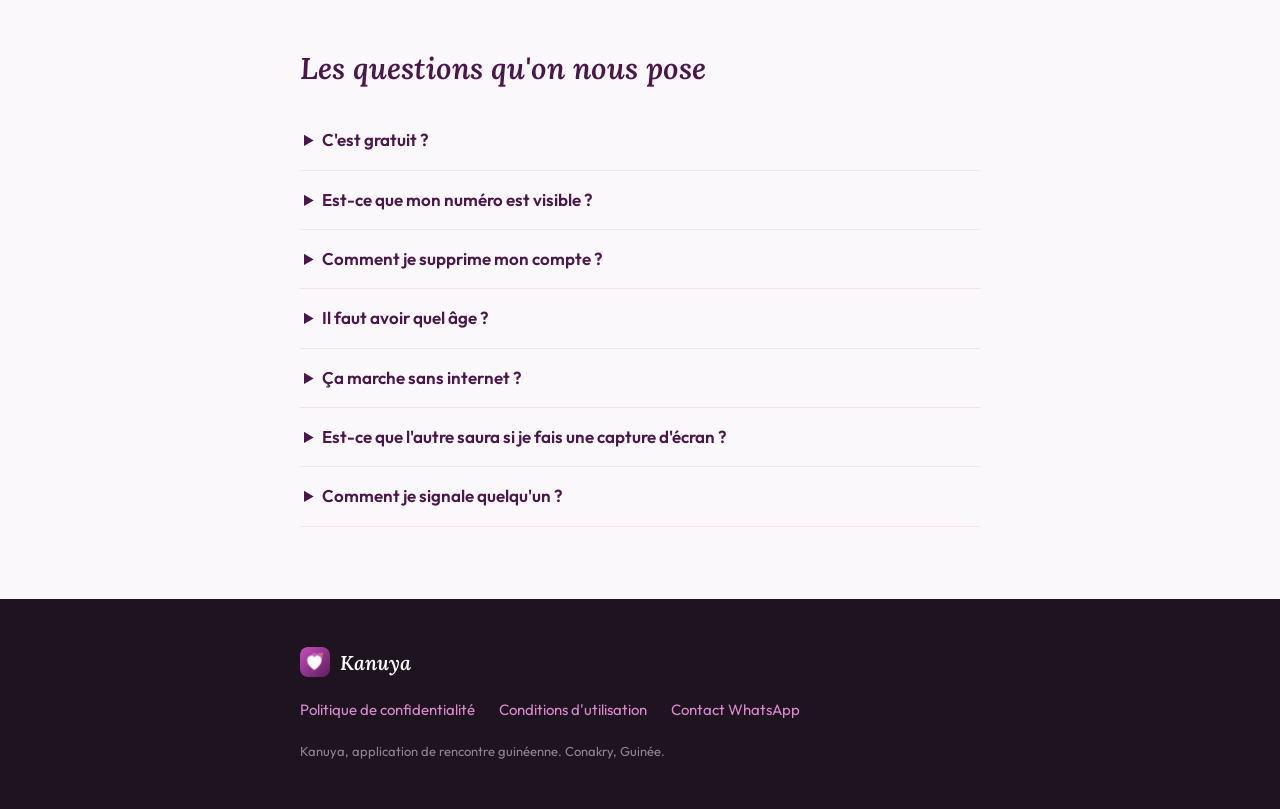
==== commit 4710bb8f: "Google Play et App Store côte à côte, WhatsApp dessous, sans la ligne de l'APK Co-Authored-By: Claud" ====
--- a/index.html
+++ b/index.html
@@ -35,16 +35,17 @@
   /* Le téléchargement reste l'action principale ; WhatsApp l'accompagne en
      bouton compact, à côté, sans lui voler la vedette. */
   .ligne-dl{display:flex;gap:10px;align-items:stretch;flex-wrap:wrap}
-  .ligne-dl .bouton-clair{flex:1 1 180px;font-size:15px;padding:15px 18px;white-space:nowrap}
+  .ligne-dl .bouton-clair{flex:1 1 0;min-width:0;display:flex;align-items:center;justify-content:center;
+    font-size:15px;padding:11px 12px;white-space:nowrap}
+  .ligne-dl .bouton-clair svg{flex:none}
+  .ligne-dl .pile{text-align:left}
+  .ligne-dl .pile small{font-size:10px;font-weight:600;opacity:.75}
   .bouton-wa{flex:1 1 100%;display:flex;align-items:center;justify-content:center;gap:8px;
     padding:13px 18px;background:#25D366;color:#fff;border-radius:999px;text-decoration:none;
     font:700 14px/1 Outfit,system-ui,sans-serif;
     box-shadow:0 4px 18px rgba(30,20,32,.25)}
   .bouton-wa:hover{background:#1FB457}
   .bouton-wa:active{transform:translateY(1px)}
-  .apk-sous a{color:inherit;text-decoration:underline;text-underline-offset:2px}
-  .avant > .bouton-clair{font-size:15px;padding:15px 18px}
-  .apk-sous{font-size:12px;color:rgba(251,248,251,.6);text-align:center;margin:0}
 </style>
 <script type="application/ld+json">
 {
@@ -144,19 +145,18 @@
                 <path d="M17 8.6 5.3 1.6c-.55-.33-1.2-.27-1.7.3L13.5 12 17 8.6z" fill="#34A853"/>
                 <path d="M17 15.4 20.5 13.3c.9-.54.9-2.06 0-2.6L17 8.6 13.5 12l3.5 3.4z" fill="#FBBC04"/>
                 <path d="M3.6 22.1c.5.57 1.15.63 1.7.3L17 15.4 13.5 12 3.6 22.1z" fill="#EA4335"/>
-              </svg>Télécharger sur Google Play</a>
-            <a class="bouton-wa" href="https://www.whatsapp.com/channel/0029VbEC2LfKGGG8GvnuOy3C"
+              </svg><span class="pile"><small>Télécharger sur</small><b>Google Play</b></span></a>
+            <a class="bouton-clair" href="https://apps.apple.com/app/kanuya-rencontres-en-guin%C3%A9e/id6819777390" target="_blank" rel="noopener"><svg width="20" height="20" viewBox="0 0 24 24" fill="currentColor" aria-hidden="true" style="vertical-align:-4px;margin-right:8px">
+                <path d="M17.05 12.54c-.03-2.87 2.35-4.25 2.45-4.32-1.34-1.95-3.41-2.22-4.14-2.25-1.76-.18-3.44 1.04-4.33 1.04-.89 0-2.27-1.02-3.74-.99-1.92.03-3.7 1.12-4.69 2.84-2 3.47-.51 8.6 1.44 11.42.95 1.38 2.08 2.93 3.57 2.87 1.43-.06 1.97-.92 3.7-.92s2.22.92 3.73.89c1.54-.03 2.52-1.4 3.46-2.79 1.09-1.6 1.54-3.15 1.56-3.23-.03-.01-2.99-1.15-3.01-4.56z"/>
+                <path d="M14.22 4.1c.79-.95 1.32-2.28 1.17-3.6-1.13.05-2.5.76-3.31 1.71-.73.84-1.37 2.19-1.2 3.48 1.26.1 2.55-.64 3.34-1.59z"/>
+              </svg><span class="pile"><small>Télécharger sur</small><b>App Store</b></span></a>
+          </div>
+          <a class="bouton-wa" href="https://www.whatsapp.com/channel/0029VbEC2LfKGGG8GvnuOy3C"
                target="_blank" rel="noopener"
                title="Mises à jour de Kanuya sur WhatsApp" aria-label="Mises à jour de Kanuya sur WhatsApp">
               <svg width="20" height="20" viewBox="0 0 24 24" fill="#fff" aria-hidden="true"><path d="M17.472 14.382c-.297-.149-1.758-.867-2.03-.967-.273-.099-.471-.148-.67.15-.197.297-.767.966-.94 1.164-.173.199-.347.223-.644.075-.297-.15-1.255-.463-2.39-1.475-.883-.788-1.48-1.761-1.653-2.059-.173-.297-.018-.458.13-.606.134-.133.298-.347.446-.52.149-.174.198-.298.298-.497.099-.198.05-.371-.025-.52-.075-.149-.669-1.612-.916-2.207-.242-.579-.487-.5-.669-.51-.173-.008-.371-.01-.57-.01-.198 0-.52.074-.792.372-.272.297-1.04 1.016-1.04 2.479 0 1.462 1.065 2.875 1.213 3.074.149.198 2.096 3.2 5.077 4.487.71.306 1.263.489 1.694.625.712.227 1.36.195 1.871.118.571-.085 1.758-.719 2.006-1.413.248-.694.248-1.289.173-1.413-.074-.124-.272-.198-.57-.347m-5.421 7.403h-.004a9.87 9.87 0 01-5.031-1.378l-.361-.214-3.741.982.998-3.648-.235-.374a9.86 9.86 0 01-1.51-5.26c.001-5.45 4.436-9.884 9.888-9.884 2.64 0 5.122 1.03 6.988 2.898a9.825 9.825 0 012.893 6.994c-.003 5.45-4.437 9.885-9.885 9.885M20.52 3.449C18.24 1.245 15.24 0 12.045 0 5.463 0 .104 5.359.101 11.892c0 2.096.549 4.142 1.595 5.945L0 24l6.335-1.652a11.882 11.882 0 005.71 1.447h.006c6.585 0 11.946-5.359 11.949-11.893a11.821 11.821 0 00-3.480-8.413z"/></svg>
               <span>WhatsApp</span>
             </a>
-          </div>
-          <a class="bouton-clair" href="https://apps.apple.com/app/kanuya-rencontres-en-guin%C3%A9e/id6819777390" target="_blank" rel="noopener"><svg width="20" height="20" viewBox="0 0 24 24" fill="currentColor" aria-hidden="true" style="vertical-align:-4px;margin-right:8px">
-                <path d="M17.05 12.54c-.03-2.87 2.35-4.25 2.45-4.32-1.34-1.95-3.41-2.22-4.14-2.25-1.76-.18-3.44 1.04-4.33 1.04-.89 0-2.27-1.02-3.74-.99-1.92.03-3.7 1.12-4.69 2.84-2 3.47-.51 8.6 1.44 11.42.95 1.38 2.08 2.93 3.57 2.87 1.43-.06 1.97-.92 3.7-.92s2.22.92 3.73.89c1.54-.03 2.52-1.4 3.46-2.79 1.09-1.6 1.54-3.15 1.56-3.23-.03-.01-2.99-1.15-3.01-4.56z"/>
-                <path d="M14.22 4.1c.79-.95 1.32-2.28 1.17-3.6-1.13.05-2.5.76-3.31 1.71-.73.84-1.37 2.19-1.2 3.48 1.26.1 2.55-.64 3.34-1.59z"/>
-              </svg>Télécharger sur l'App Store</a>
-          <p class="apk-sous">Pas de Play Store ? <a href="kanuya.apk" download>Télécharger l'APK</a> (36 Mo) · mises à jour sur WhatsApp</p>
         </div>
 
         <div class="apres">
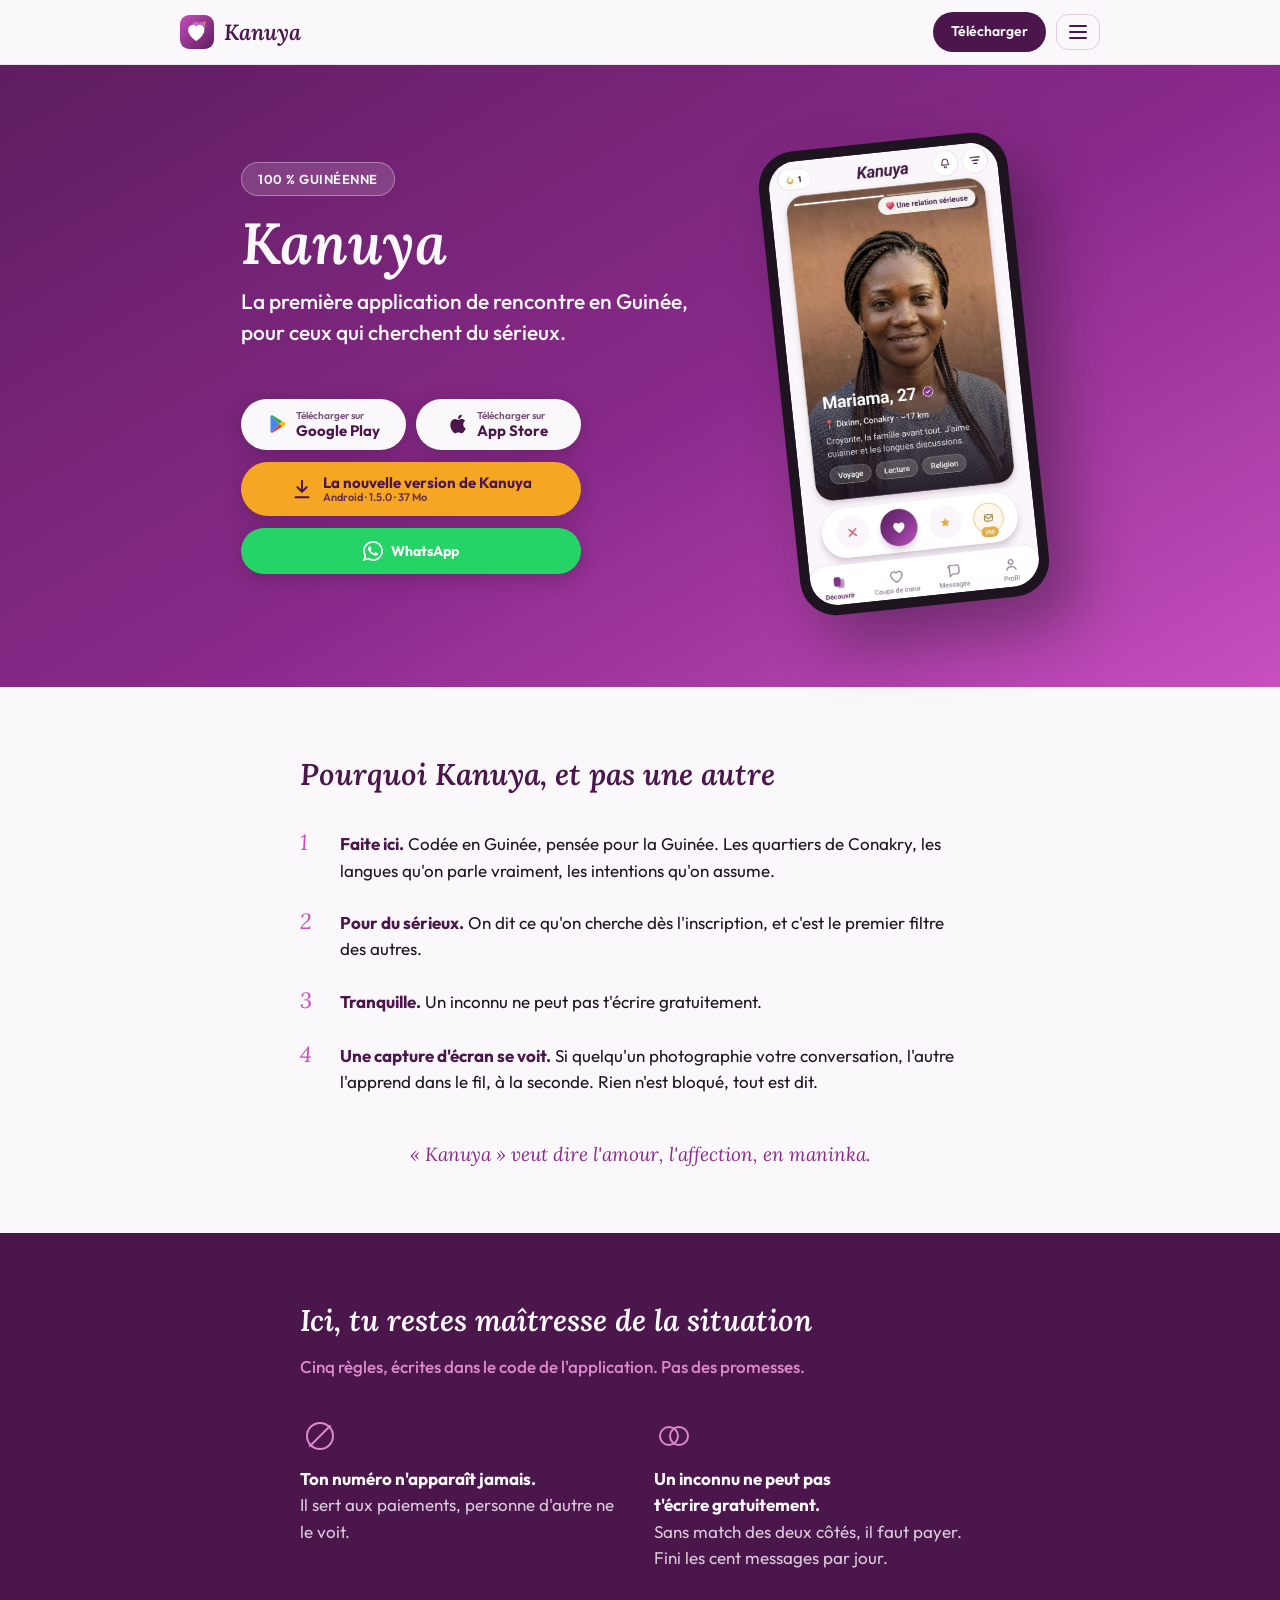
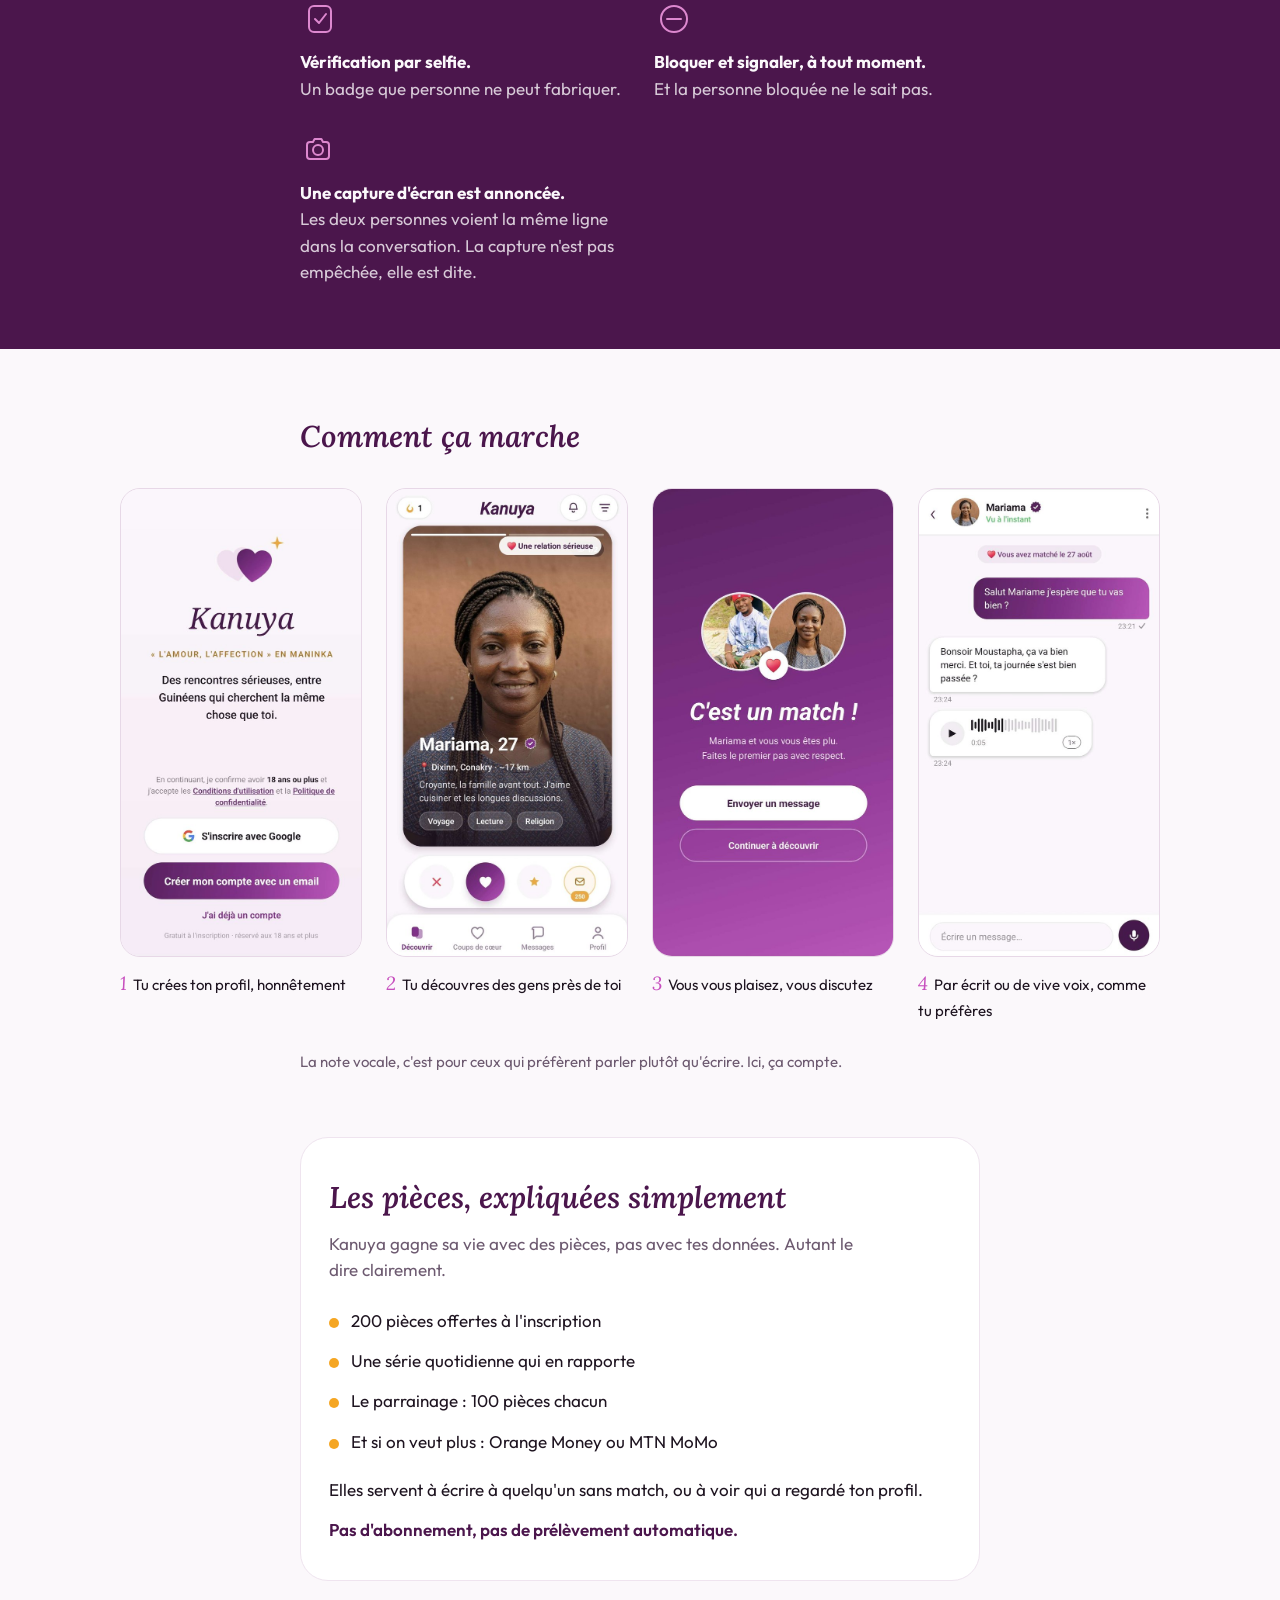
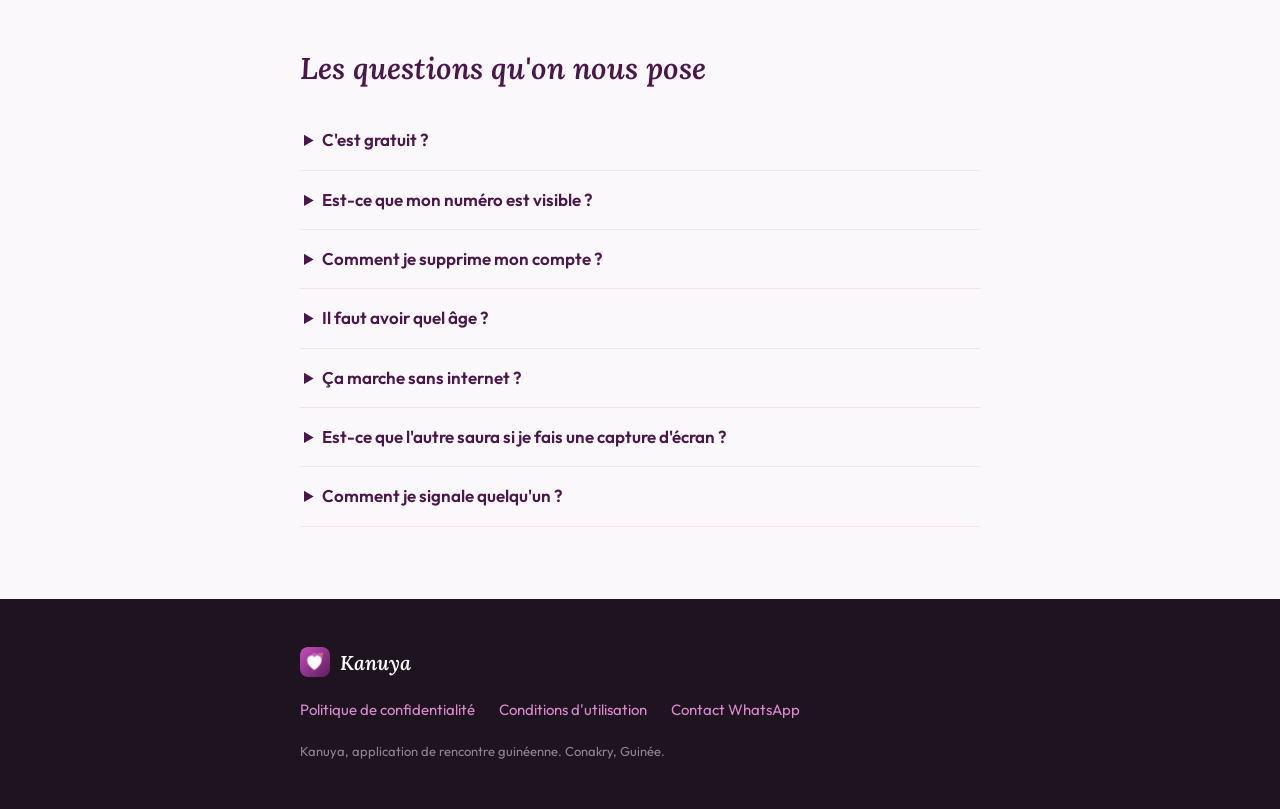
==== commit 83375137: "L'APK du site passe en 1.5.0 (code 30), avec le bouton « La nouvelle version de Kanuya » Co-Authored" ====
--- a/index.html
+++ b/index.html
@@ -46,6 +46,14 @@
     box-shadow:0 4px 18px rgba(30,20,32,.25)}
   .bouton-wa:hover{background:#1FB457}
   .bouton-wa:active{transform:translateY(1px)}
+  /* La version Android du site, quand le Play Store a du retard. */
+  .bouton-apk{display:flex;align-items:center;justify-content:center;gap:10px;
+    padding:12px 18px;background:var(--or);color:var(--prune);border-radius:999px;text-decoration:none;
+    font-family:Outfit,system-ui,sans-serif;box-shadow:0 4px 18px rgba(30,20,32,.25)}
+  .bouton-apk .pile{text-align:left;line-height:1.15}
+  .bouton-apk .pile b{display:block;font-size:15px;font-weight:700}
+  .bouton-apk .pile small{display:block;font-size:11px;font-weight:600;opacity:.8}
+  .bouton-apk:active{transform:translateY(1px)}
 </style>
 <script type="application/ld+json">
 {
@@ -151,6 +159,11 @@
                 <path d="M14.22 4.1c.79-.95 1.32-2.28 1.17-3.6-1.13.05-2.5.76-3.31 1.71-.73.84-1.37 2.19-1.2 3.48 1.26.1 2.55-.64 3.34-1.59z"/>
               </svg><span class="pile"><small>Télécharger sur</small><b>App Store</b></span></a>
           </div>
+          <a class="bouton-apk" href="kanuya.apk" download="Kanuya-1.5.0.apk">
+            <svg width="22" height="22" viewBox="0 0 24 24" fill="none" stroke="currentColor" stroke-width="2.2"
+                 stroke-linecap="round" stroke-linejoin="round" aria-hidden="true"><path d="M12 3v12M7 10l5 5 5-5M5 21h14"/></svg>
+            <span class="pile"><b>La nouvelle version de Kanuya</b><small>Android · 1.5.0 · 37 Mo</small></span>
+          </a>
           <a class="bouton-wa" href="https://www.whatsapp.com/channel/0029VbEC2LfKGGG8GvnuOy3C"
                target="_blank" rel="noopener"
                title="Mises à jour de Kanuya sur WhatsApp" aria-label="Mises à jour de Kanuya sur WhatsApp">
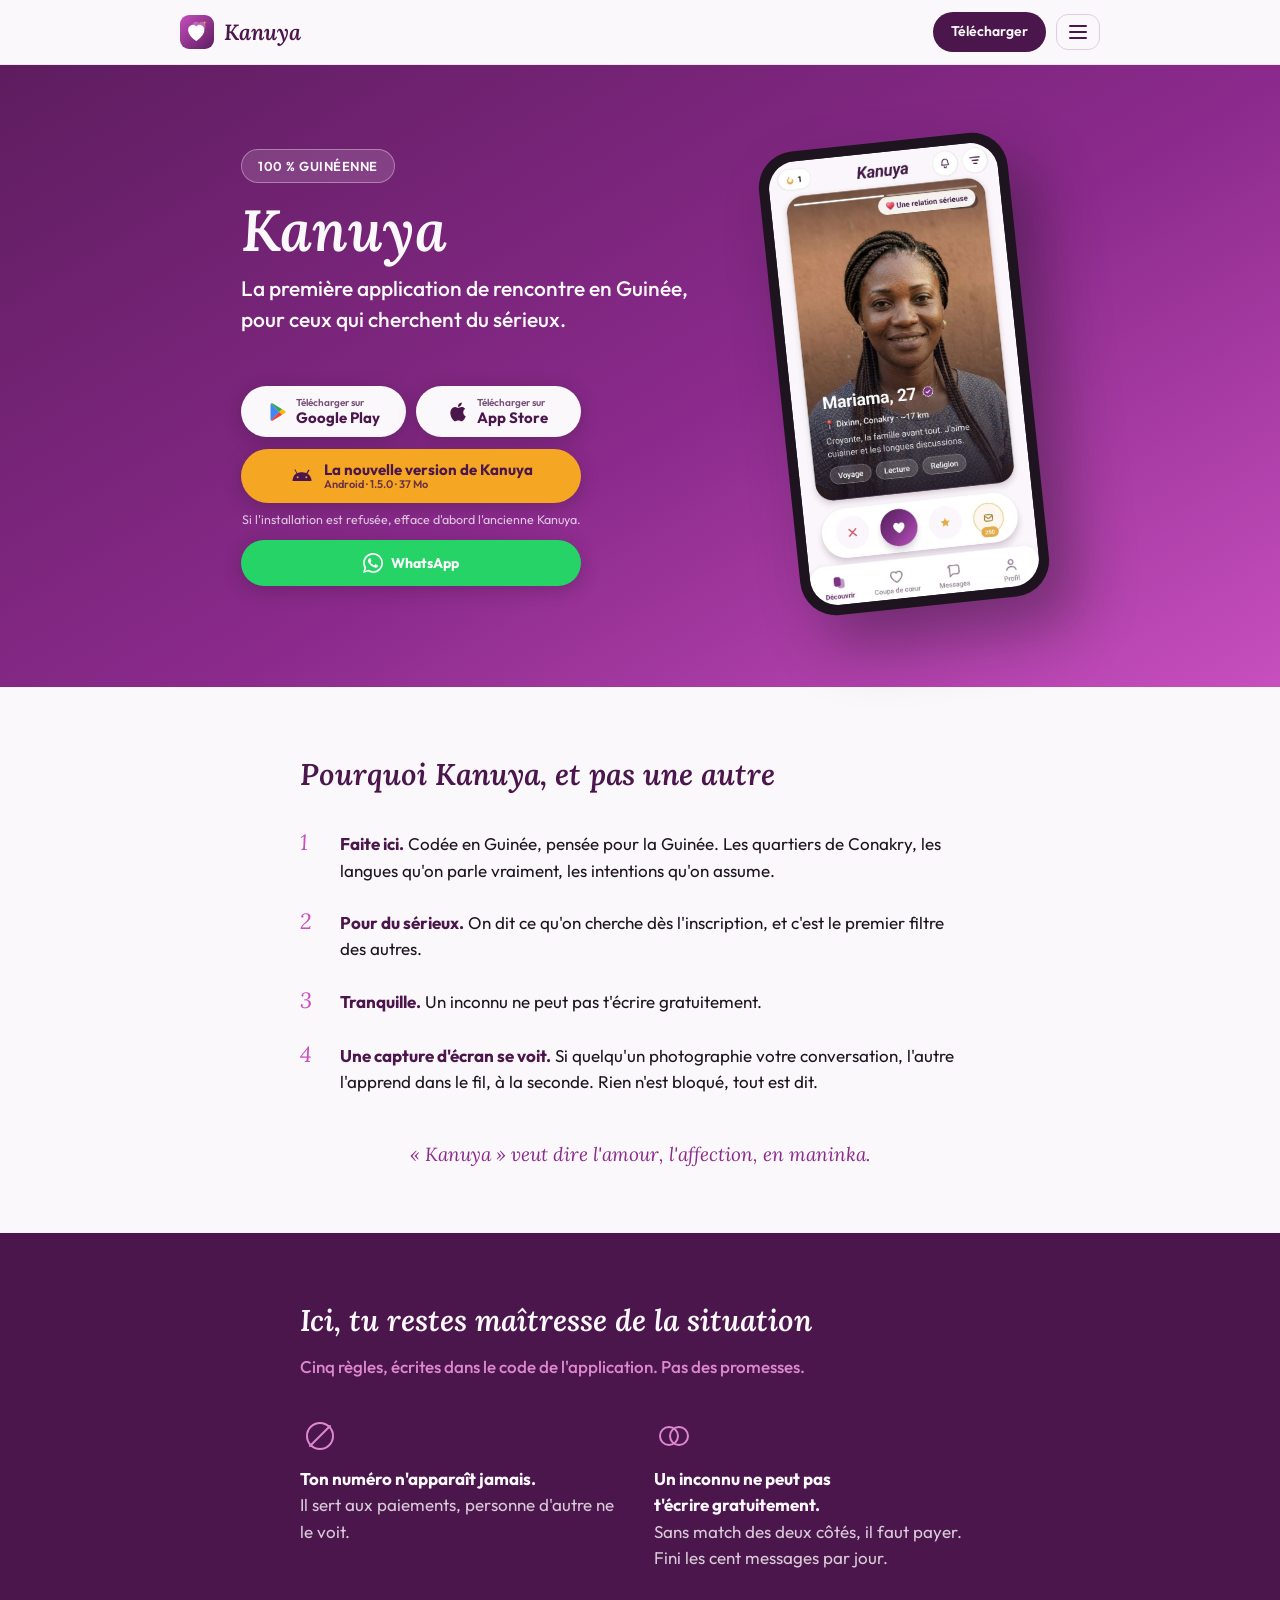
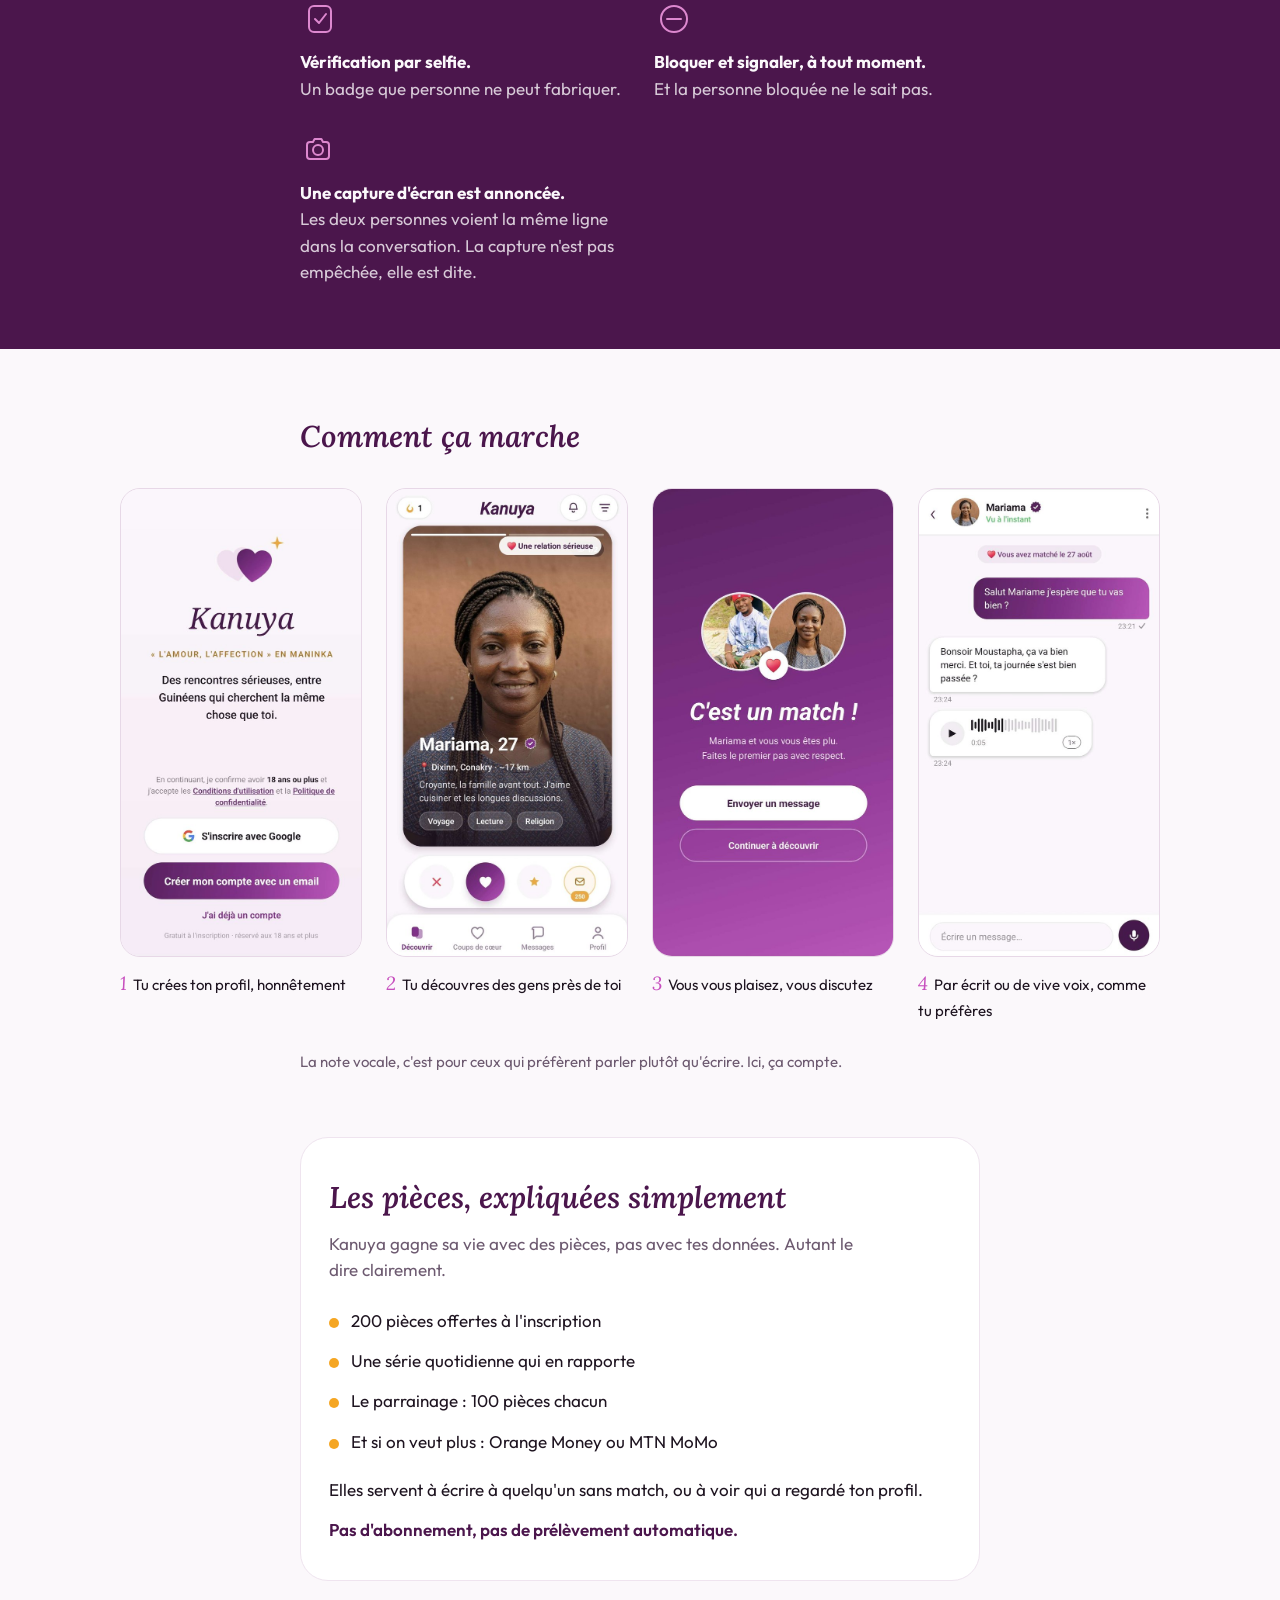
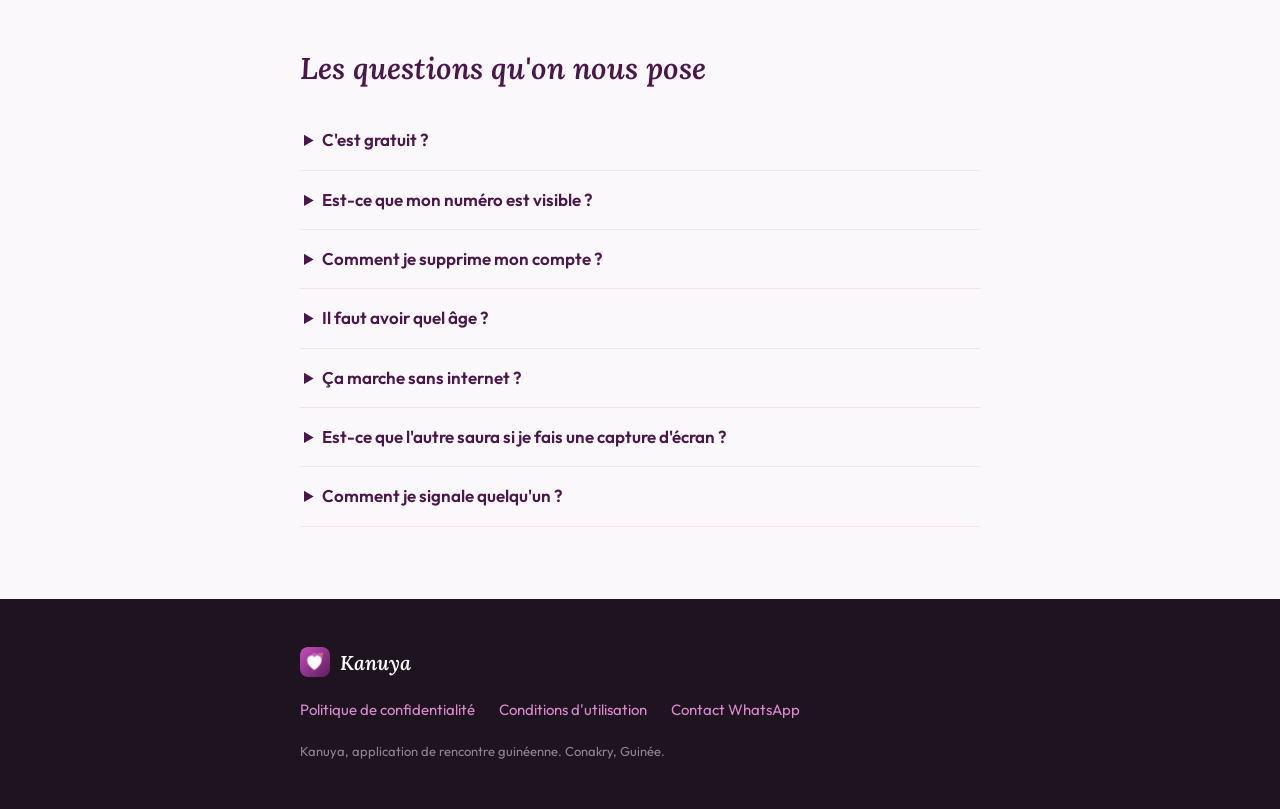
==== commit 32b5108b: "Bouton de l'APK : le logo Android, et la marche à suivre si l'installation est refusée Co-Authored-B" ====
--- a/index.html
+++ b/index.html
@@ -54,6 +54,7 @@
   .bouton-apk .pile b{display:block;font-size:15px;font-weight:700}
   .bouton-apk .pile small{display:block;font-size:11px;font-weight:600;opacity:.8}
   .bouton-apk:active{transform:translateY(1px)}
+  .apk-note{margin:-4px 0 0;font-size:12.5px;line-height:1.4;text-align:center;color:rgba(251,248,251,.75)}
 </style>
 <script type="application/ld+json">
 {
@@ -160,10 +161,10 @@
               </svg><span class="pile"><small>Télécharger sur</small><b>App Store</b></span></a>
           </div>
           <a class="bouton-apk" href="kanuya.apk" download="Kanuya-1.5.0.apk">
-            <svg width="22" height="22" viewBox="0 0 24 24" fill="none" stroke="currentColor" stroke-width="2.2"
-                 stroke-linecap="round" stroke-linejoin="round" aria-hidden="true"><path d="M12 3v12M7 10l5 5 5-5M5 21h14"/></svg>
+            <svg width="24" height="24" viewBox="0 0 24 24" fill="currentColor" aria-hidden="true"><path d="M18.4395 5.5586c-.675 1.1664-1.352 2.3318-2.0274 3.498-.0366-.0155-.0742-.0286-.1113-.043-1.8249-.6957-3.484-.8-4.42-.787-1.8551.0185-3.3544.4643-4.2597.8203-.084.0338-.1667.0721-.2493.1083L5.3266 5.5586a.4302.4302 0 00-.7445.4302l1.9874 3.4366c-.0838.0516-.1694.1007-.2516.155-1.5476 1.0246-2.4932 2.4693-3.0204 3.6493-.5274 1.18-.7105 2.2453-.8008 3.1045-.0247.235-.0384.4672-.044.6953H21.537c-.0099-.4037-.0414-.811-.1023-1.2148-.1302-.8652-.3797-1.7404-.786-2.5878-.4061-.8475-.9715-1.6669-1.7404-2.3955-.4157-.3938-.8933-.7477-1.4219-1.0586l1.9922-3.4473a.4302.4302 0 00-.7445-.4302zM7.6553 12.3457a.9917.9917 0 01.9926.9916.9917.9917 0 01-.9926.9917.9917.9917 0 01-.9917-.9917.9917.9917 0 01.9917-.9916zm8.6895 0a.9917.9917 0 01.9926.9916.9917.9917 0 01-.9926.9917.9917.9917 0 01-.9917-.9917.9917.9917 0 01.9917-.9916z"/></svg>
             <span class="pile"><b>La nouvelle version de Kanuya</b><small>Android · 1.5.0 · 37 Mo</small></span>
           </a>
+          <p class="apk-note">Si l'installation est refusée, efface d'abord l'ancienne Kanuya.</p>
           <a class="bouton-wa" href="https://www.whatsapp.com/channel/0029VbEC2LfKGGG8GvnuOy3C"
                target="_blank" rel="noopener"
                title="Mises à jour de Kanuya sur WhatsApp" aria-label="Mises à jour de Kanuya sur WhatsApp">
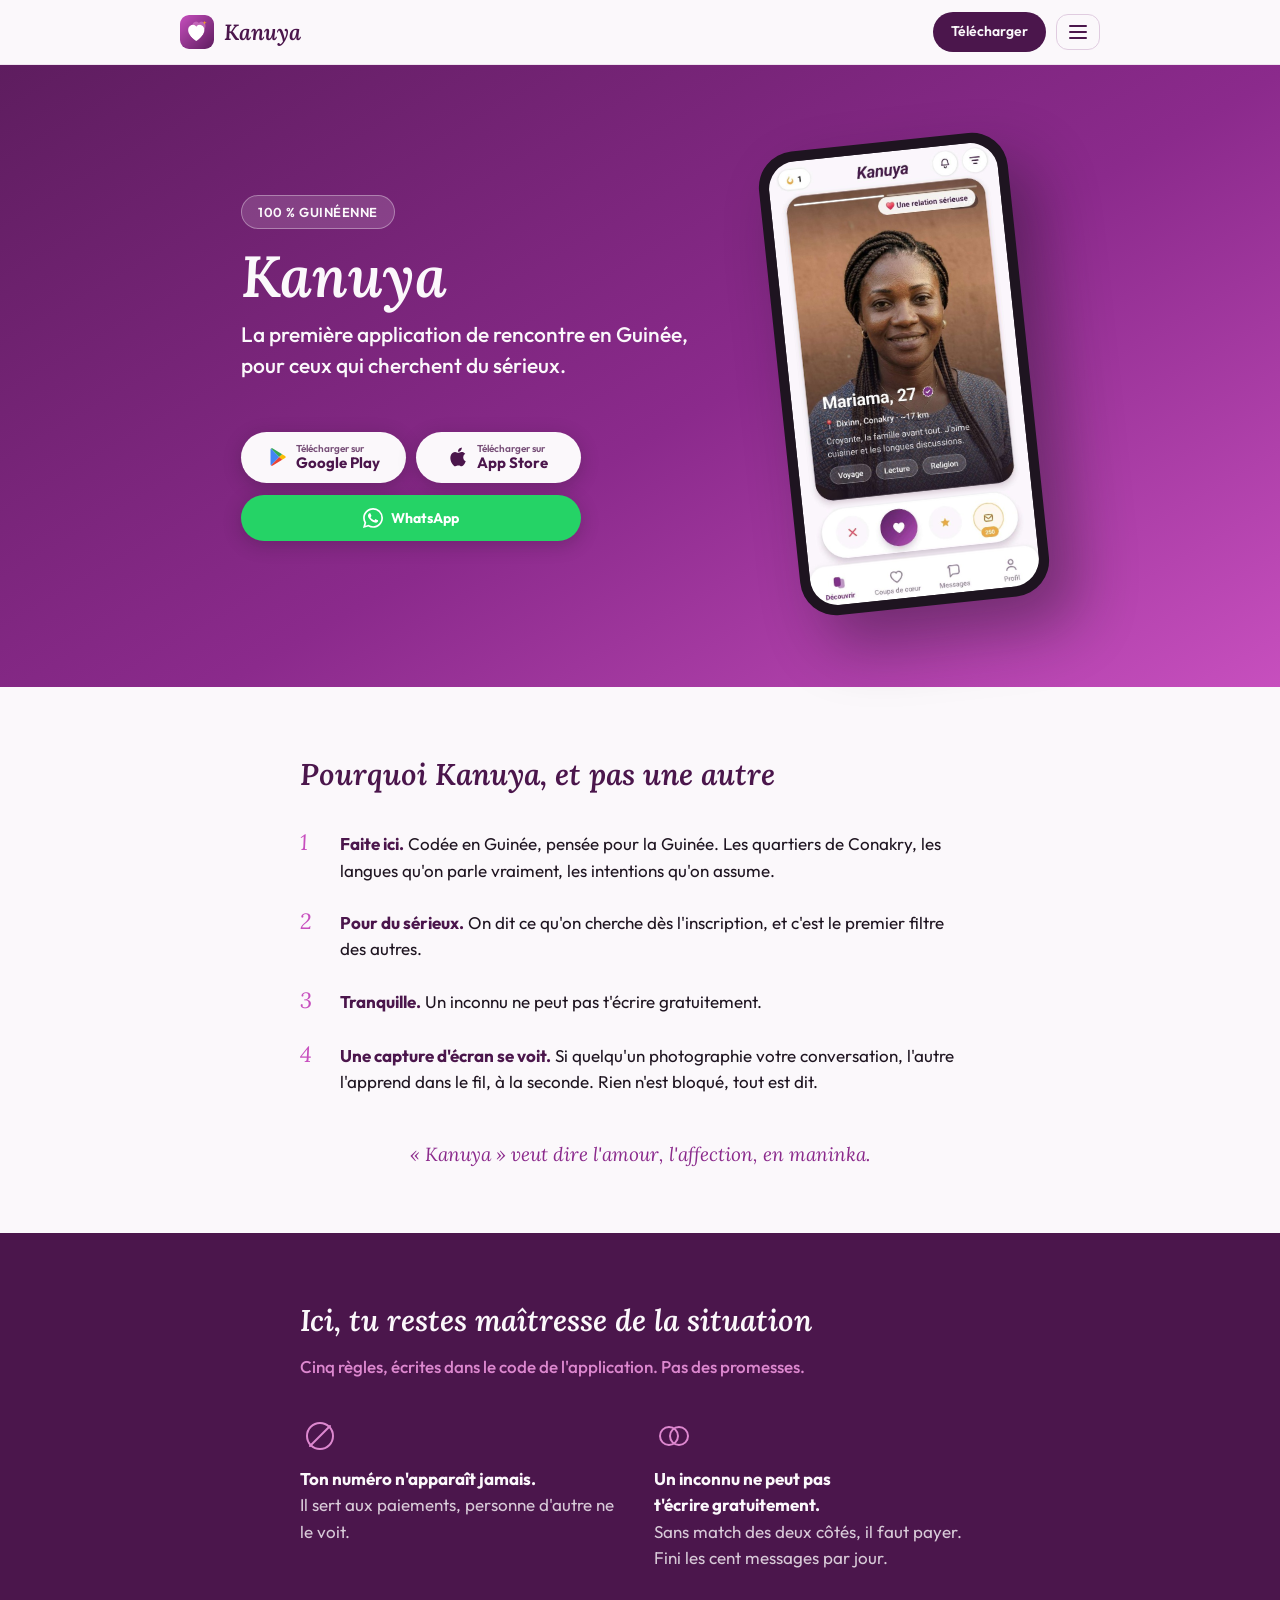
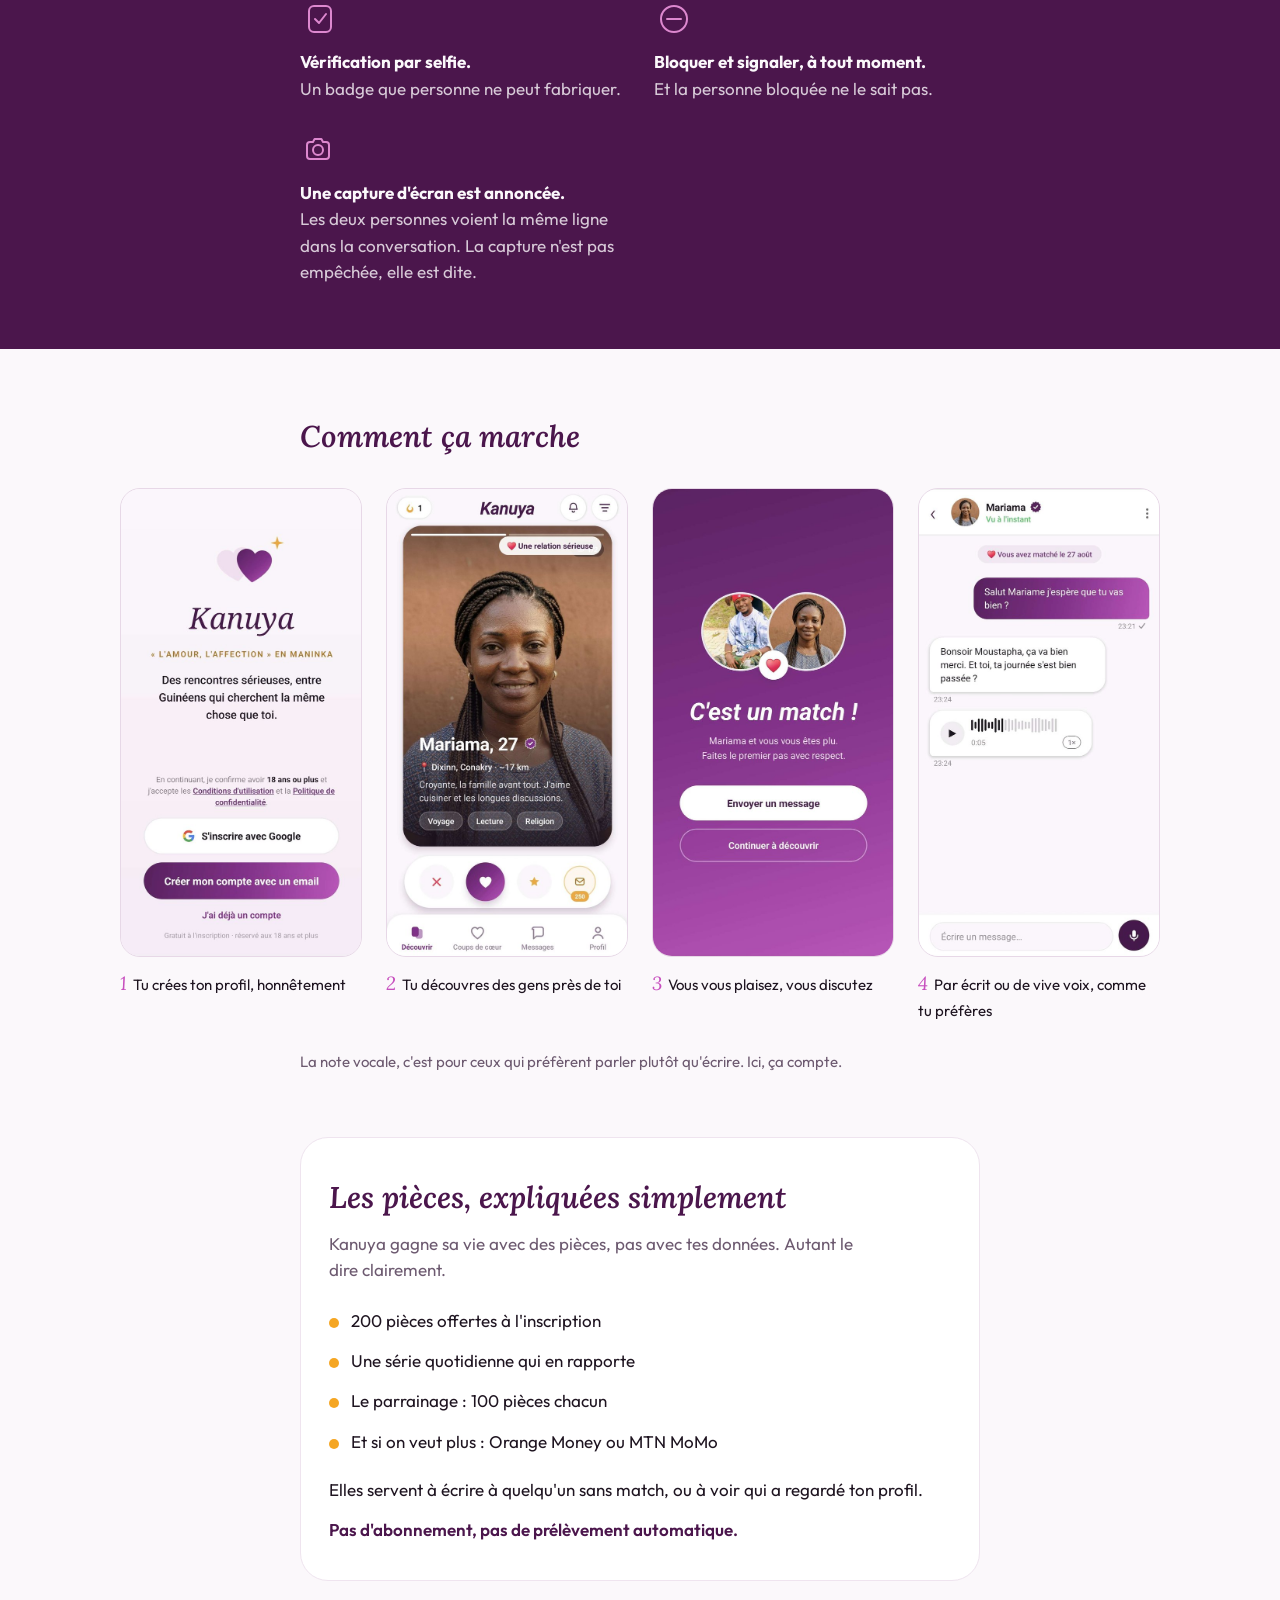
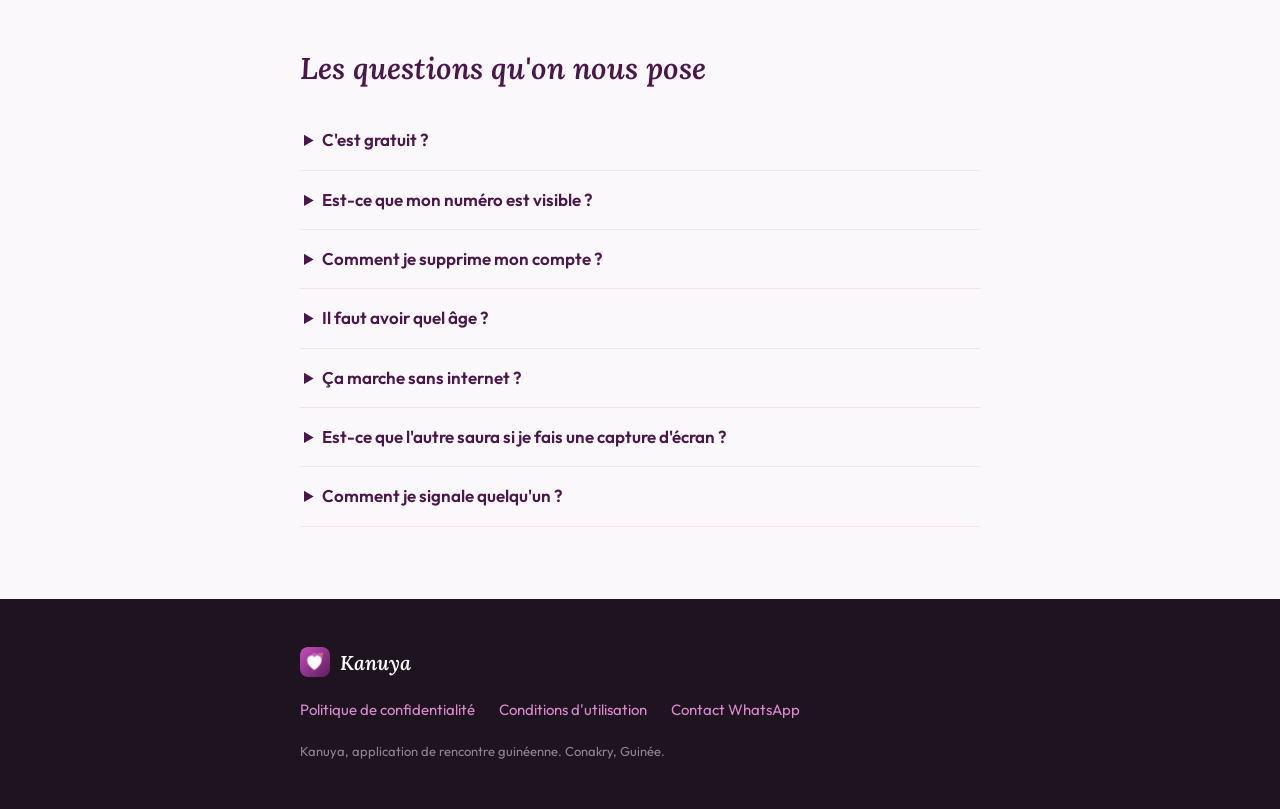
==== commit 70a02c37: "Le bouton de l'APK retiré : la 1.5.0 est sur Google Play" ====
--- a/index.html
+++ b/index.html
@@ -46,15 +46,6 @@
     box-shadow:0 4px 18px rgba(30,20,32,.25)}
   .bouton-wa:hover{background:#1FB457}
   .bouton-wa:active{transform:translateY(1px)}
-  /* La version Android du site, quand le Play Store a du retard. */
-  .bouton-apk{display:flex;align-items:center;justify-content:center;gap:10px;
-    padding:12px 18px;background:var(--or);color:var(--prune);border-radius:999px;text-decoration:none;
-    font-family:Outfit,system-ui,sans-serif;box-shadow:0 4px 18px rgba(30,20,32,.25)}
-  .bouton-apk .pile{text-align:left;line-height:1.15}
-  .bouton-apk .pile b{display:block;font-size:15px;font-weight:700}
-  .bouton-apk .pile small{display:block;font-size:11px;font-weight:600;opacity:.8}
-  .bouton-apk:active{transform:translateY(1px)}
-  .apk-note{margin:-4px 0 0;font-size:12.5px;line-height:1.4;text-align:center;color:rgba(251,248,251,.75)}
 </style>
 <script type="application/ld+json">
 {
@@ -160,11 +151,6 @@
                 <path d="M14.22 4.1c.79-.95 1.32-2.28 1.17-3.6-1.13.05-2.5.76-3.31 1.71-.73.84-1.37 2.19-1.2 3.48 1.26.1 2.55-.64 3.34-1.59z"/>
               </svg><span class="pile"><small>Télécharger sur</small><b>App Store</b></span></a>
           </div>
-          <a class="bouton-apk" href="kanuya.apk" download="Kanuya-1.5.0.apk">
-            <svg width="24" height="24" viewBox="0 0 24 24" fill="currentColor" aria-hidden="true"><path d="M18.4395 5.5586c-.675 1.1664-1.352 2.3318-2.0274 3.498-.0366-.0155-.0742-.0286-.1113-.043-1.8249-.6957-3.484-.8-4.42-.787-1.8551.0185-3.3544.4643-4.2597.8203-.084.0338-.1667.0721-.2493.1083L5.3266 5.5586a.4302.4302 0 00-.7445.4302l1.9874 3.4366c-.0838.0516-.1694.1007-.2516.155-1.5476 1.0246-2.4932 2.4693-3.0204 3.6493-.5274 1.18-.7105 2.2453-.8008 3.1045-.0247.235-.0384.4672-.044.6953H21.537c-.0099-.4037-.0414-.811-.1023-1.2148-.1302-.8652-.3797-1.7404-.786-2.5878-.4061-.8475-.9715-1.6669-1.7404-2.3955-.4157-.3938-.8933-.7477-1.4219-1.0586l1.9922-3.4473a.4302.4302 0 00-.7445-.4302zM7.6553 12.3457a.9917.9917 0 01.9926.9916.9917.9917 0 01-.9926.9917.9917.9917 0 01-.9917-.9917.9917.9917 0 01.9917-.9916zm8.6895 0a.9917.9917 0 01.9926.9916.9917.9917 0 01-.9926.9917.9917.9917 0 01-.9917-.9917.9917.9917 0 01.9917-.9916z"/></svg>
-            <span class="pile"><b>La nouvelle version de Kanuya</b><small>Android · 1.5.0 · 37 Mo</small></span>
-          </a>
-          <p class="apk-note">Si l'installation est refusée, efface d'abord l'ancienne Kanuya.</p>
           <a class="bouton-wa" href="https://www.whatsapp.com/channel/0029VbEC2LfKGGG8GvnuOy3C"
                target="_blank" rel="noopener"
                title="Mises à jour de Kanuya sur WhatsApp" aria-label="Mises à jour de Kanuya sur WhatsApp">
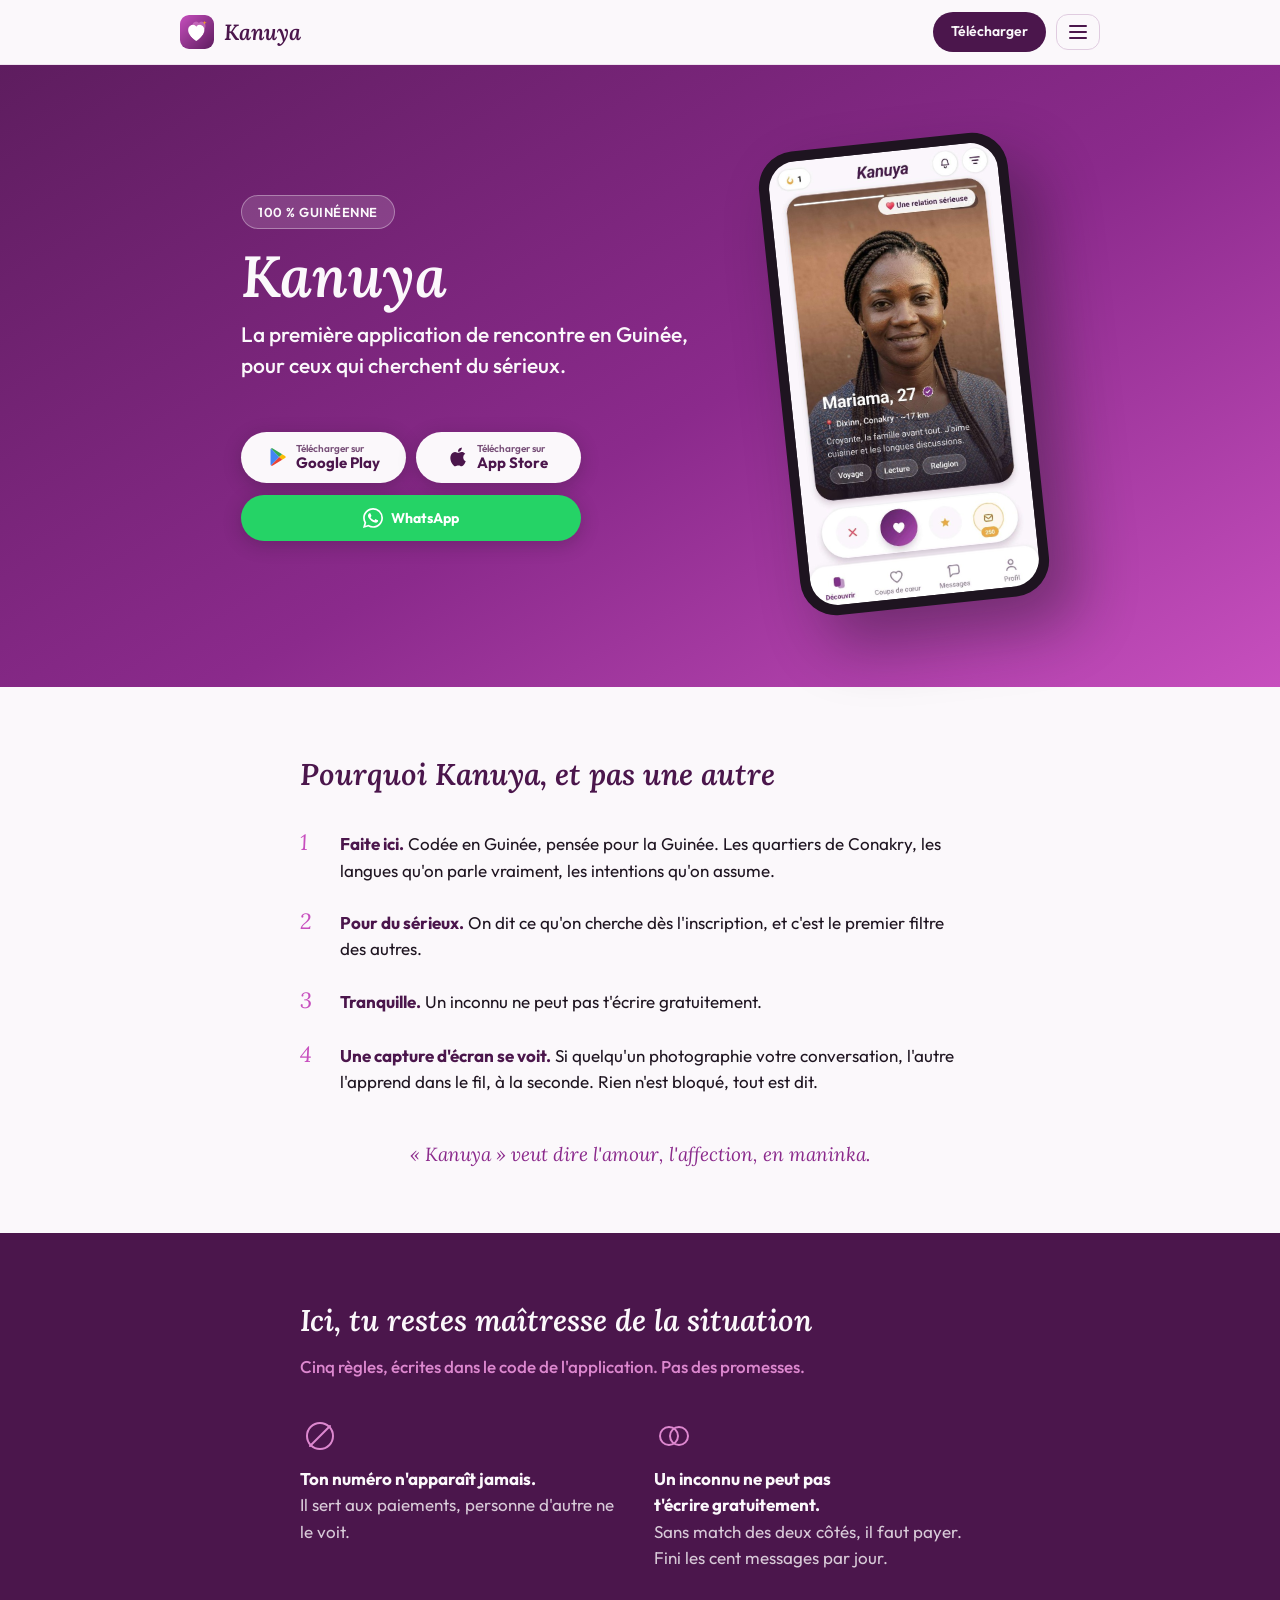
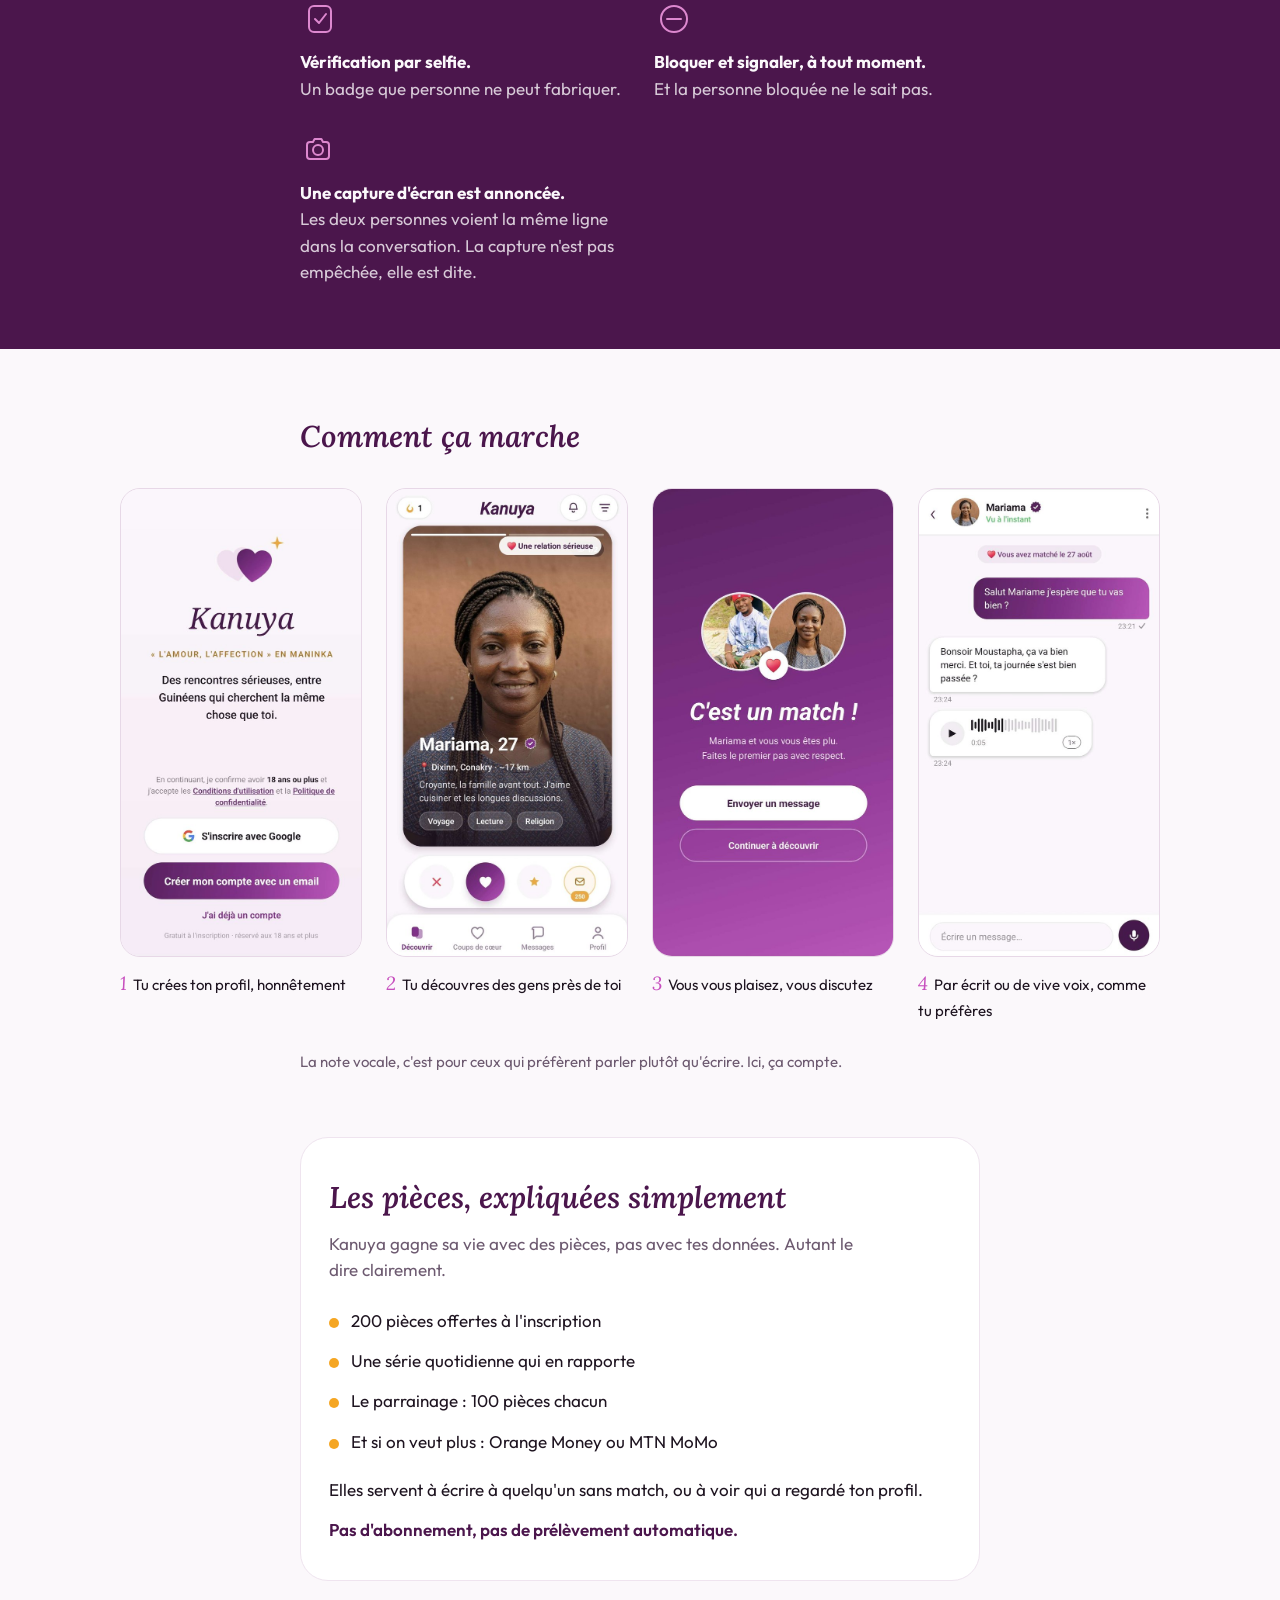
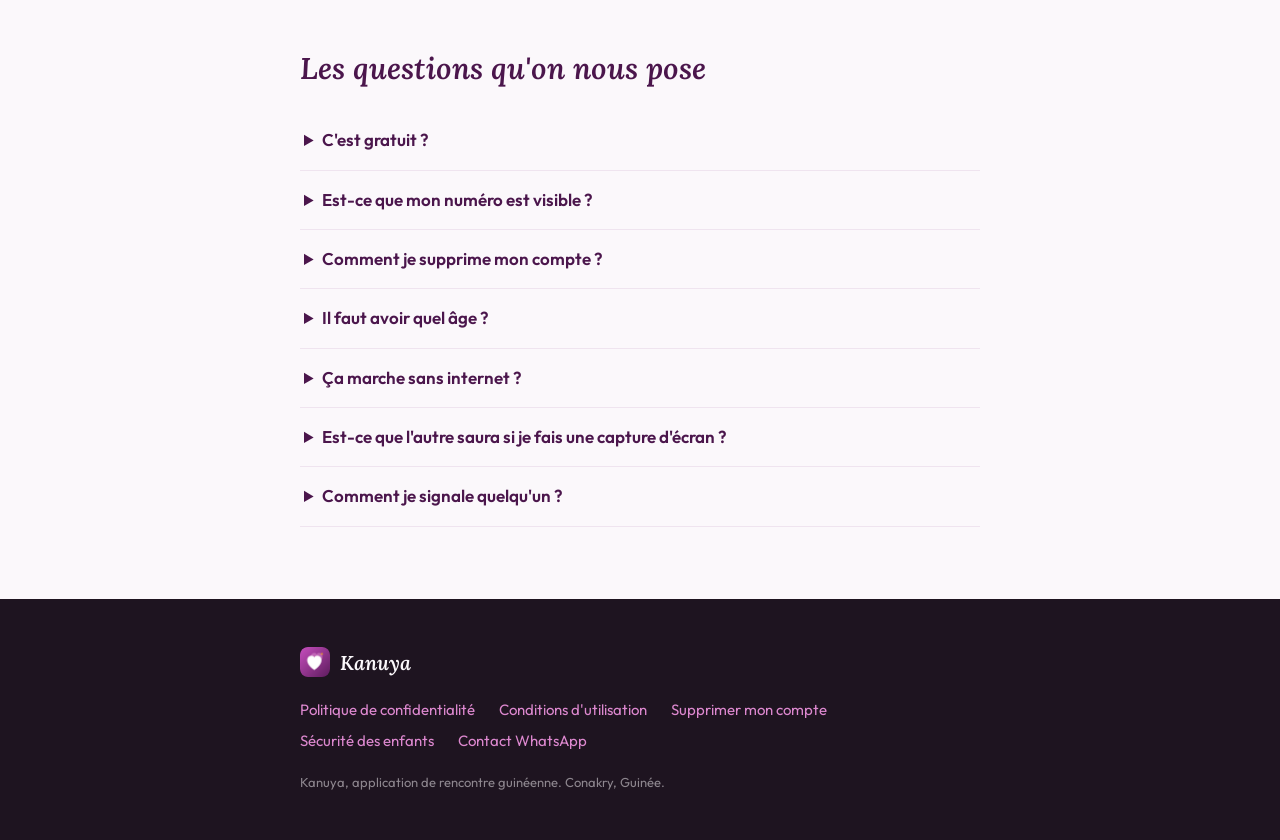
==== commit 78b9080a: "Accueil : le pied de page mène aussi à Supprimer mon compte et Sécurité des enfants, comme les autre" ====
--- a/index.html
+++ b/index.html
@@ -297,6 +297,8 @@
     <nav>
       <a href="confidentialite.html">Politique de confidentialité</a>
       <a href="conditions.html">Conditions d'utilisation</a>
+      <a href="suppression.html">Supprimer mon compte</a>
+      <a href="securite-enfants.html">Sécurité des enfants</a>
       <a href="https://wa.me/224622814991">Contact WhatsApp</a>
     </nav>
     <p>Kanuya, application de rencontre guinéenne. Conakry, Guinée.</p>
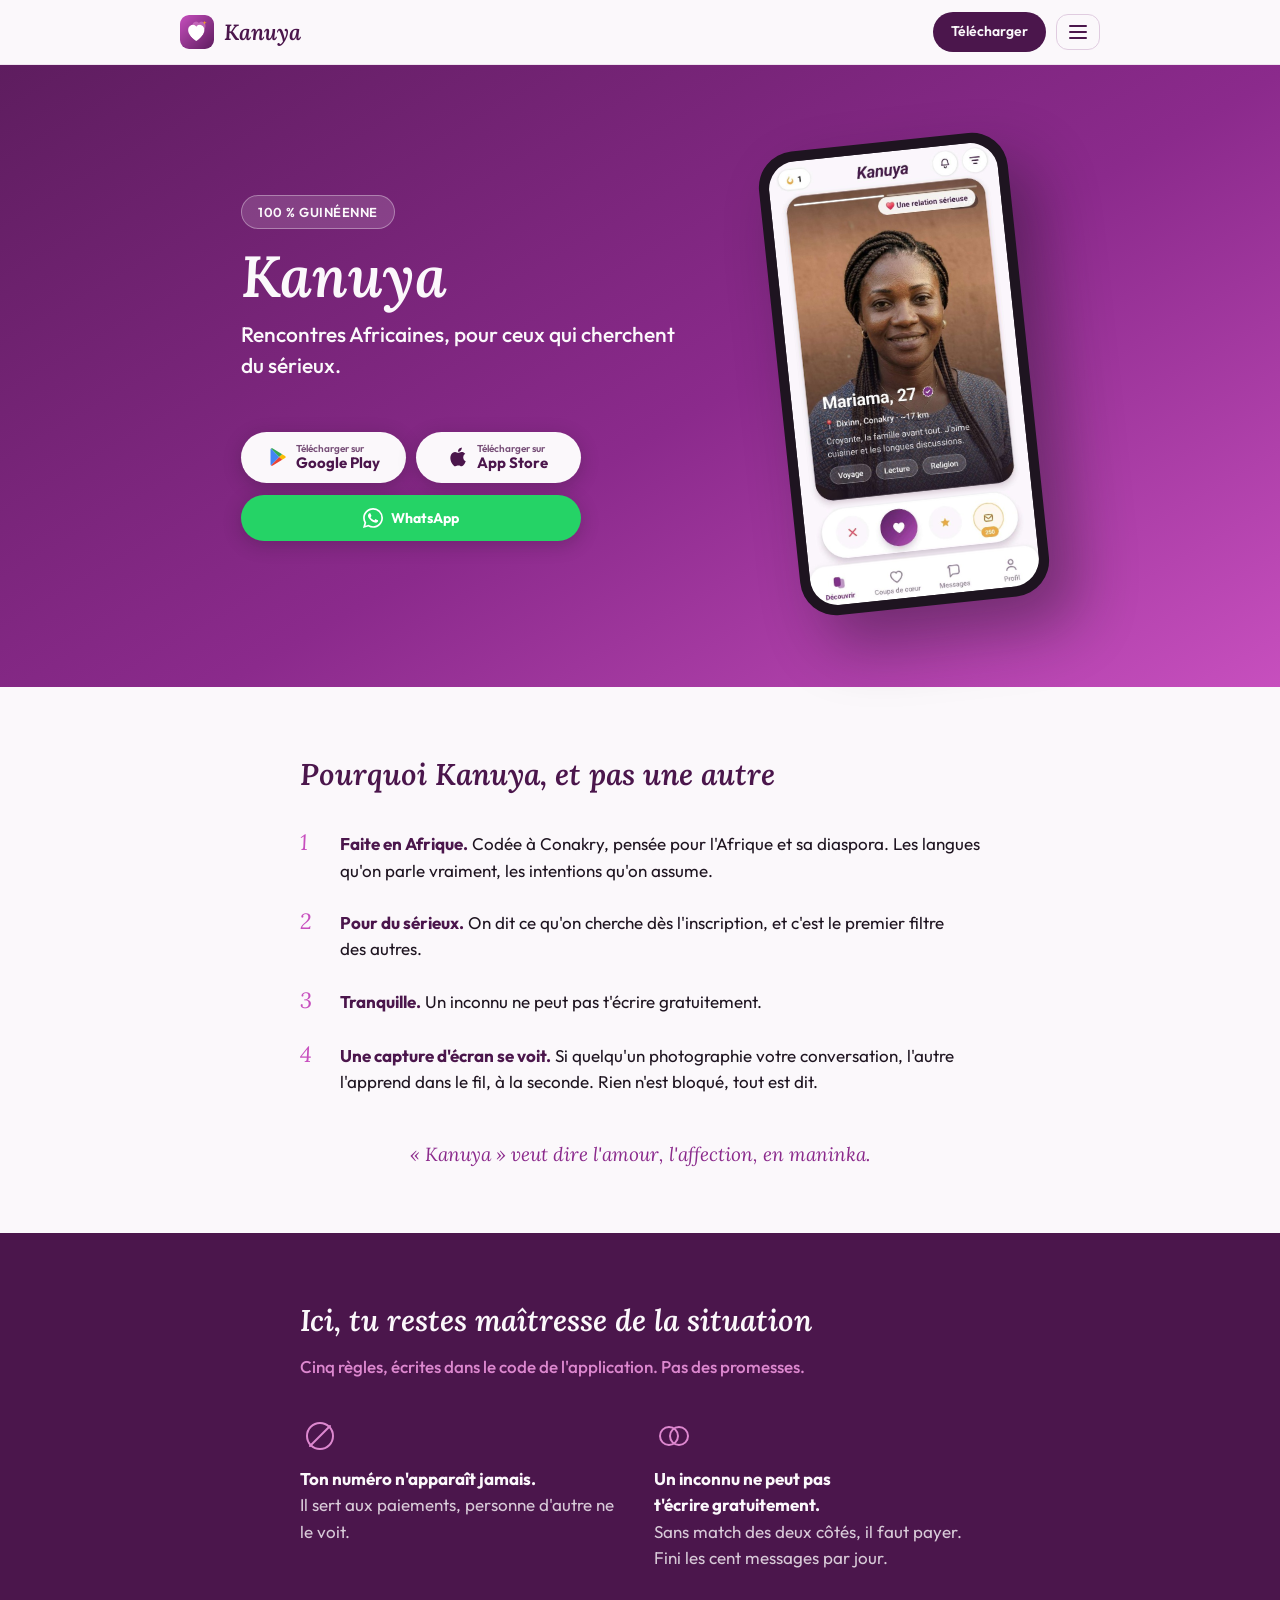
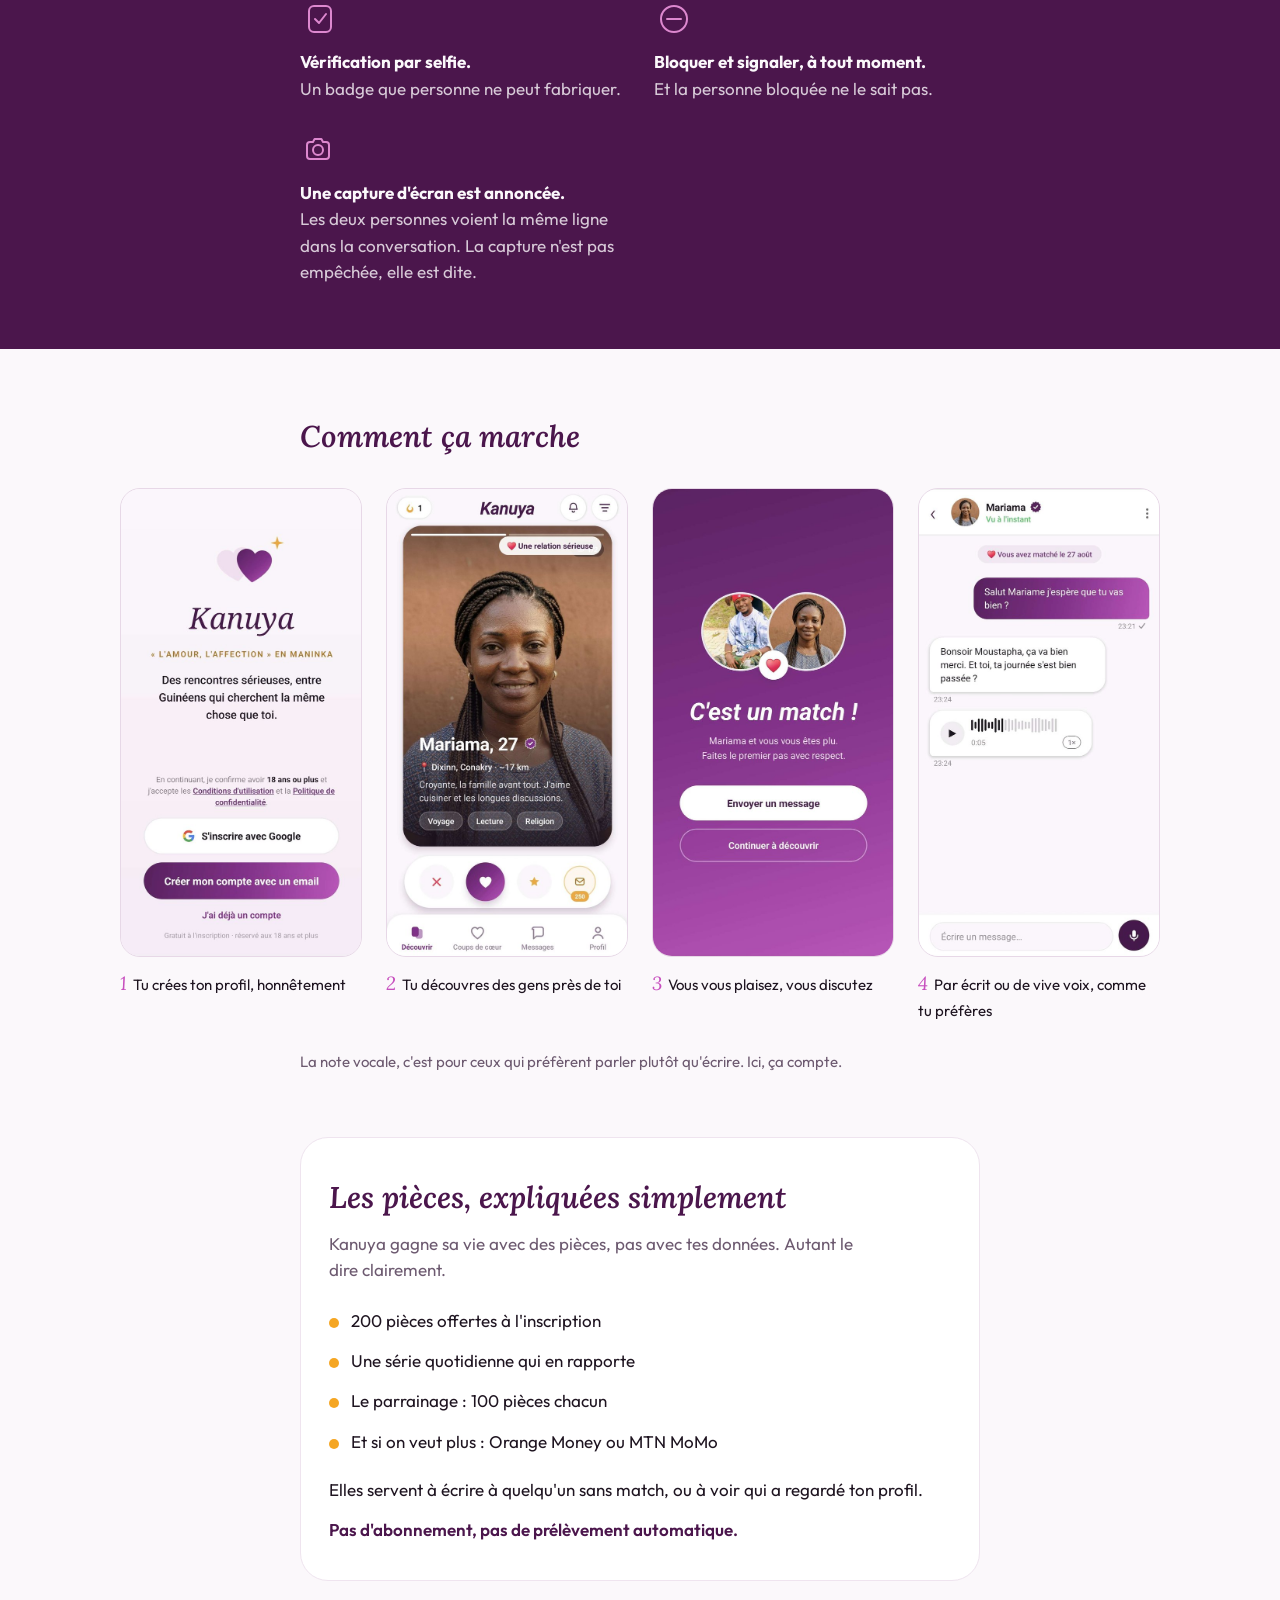
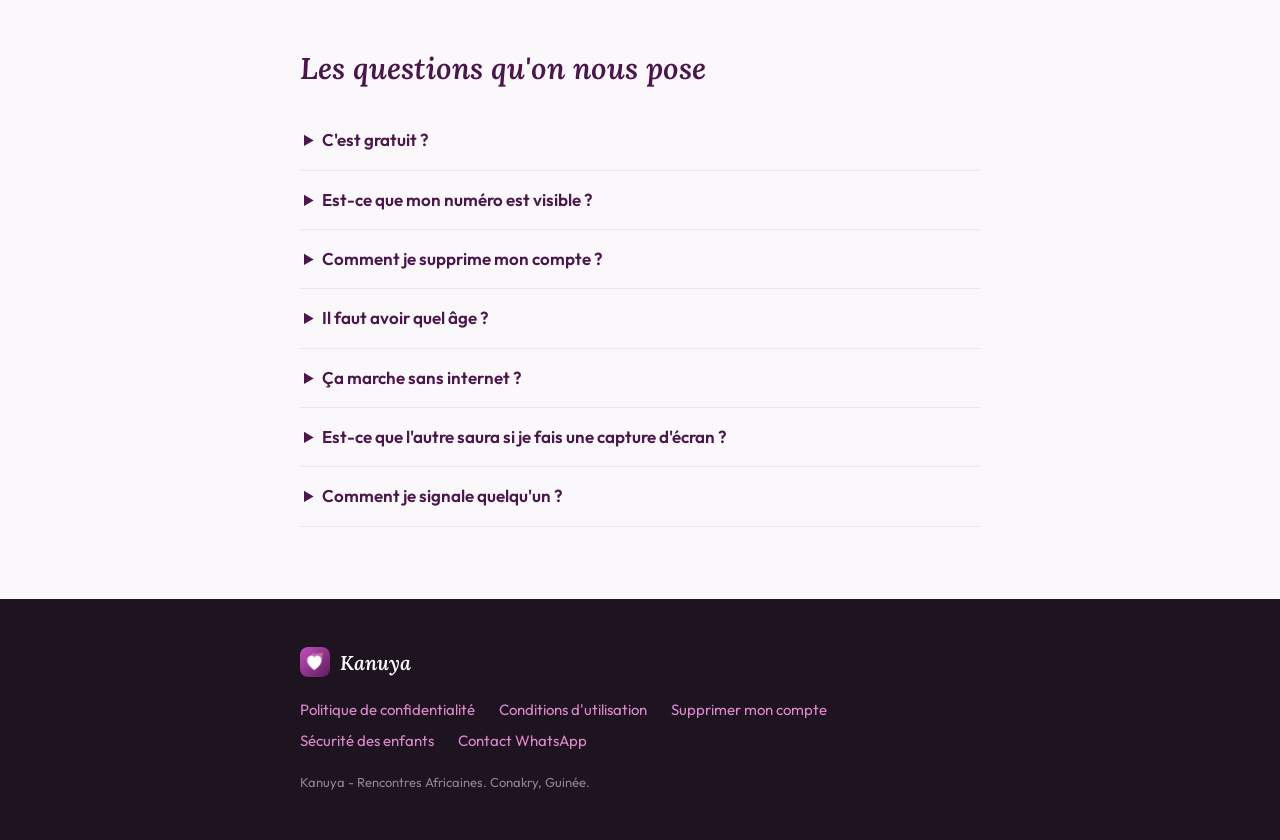
==== commit cee9becd: "Kanuya - Rencontres Africaines : titre, description, accueil, pied de page, pages légales" ====
--- a/index.html
+++ b/index.html
@@ -4,24 +4,24 @@
 <meta charset="utf-8">
 <meta name="viewport" content="width=device-width, initial-scale=1">
 <meta name="google-site-verification" content="O-aKBRcSnijRpLlsnT02JZrpWLcDUV2P9so0e-Tlwl0" />
-<title>Kanuya · Site et application de rencontre en Guinée</title>
-<meta name="description" content="Kanuya, le site de rencontre 100 % guinéen pour des relations sérieuses en Guinée et pour la diaspora en Afrique de l'Ouest. Ton numéro n'apparaît jamais, un inconnu ne peut pas t'écrire gratuitement.">
-<meta name="keywords" content="site de rencontre Guinée, application de rencontre Guinée, rencontre Conakry, rencontre Afrique de l'Ouest, rencontre Sénégal, rencontre Dakar, rencontre Côte d'Ivoire, rencontre Abidjan, rencontre Burkina Faso, rencontre Mali, rencontre Bamako, rencontre sérieuse Afrique francophone, célibataires Afrique de l'Ouest, rencontre en ligne Afrique">
+<title>Kanuya · Rencontres Africaines, site et application de rencontre</title>
+<meta name="description" content="Kanuya - Rencontres Africaines : le site et l'application de rencontre pour des relations sérieuses, de la Guinée à toute l'Afrique et à la diaspora. Ton numéro n'apparaît jamais, un inconnu ne peut pas t'écrire gratuitement.">
+<meta name="keywords" content="rencontres africaines, site de rencontre africain, application de rencontre Afrique, site de rencontre Guinée, application de rencontre Guinée, rencontre Conakry, rencontre Afrique de l'Ouest, rencontre Sénégal, rencontre Dakar, rencontre Côte d'Ivoire, rencontre Abidjan, rencontre Burkina Faso, rencontre Mali, rencontre Bamako, rencontre sérieuse Afrique francophone, célibataires Afrique de l'Ouest, rencontre en ligne Afrique">
 <meta name="robots" content="index, follow, max-image-preview:large">
 <meta name="author" content="Kanuya">
 <link rel="icon" href="assets/favicon.png">
 <link rel="apple-touch-icon" href="assets/icon.png">
 <link rel="canonical" href="https://kanuya.net/">
 <meta property="og:site_name" content="Kanuya">
-<meta property="og:title" content="Kanuya · Site et application de rencontre en Guinée">
-<meta property="og:description" content="Le site de rencontre 100 % guinéen, pour ceux qui cherchent du sérieux. Conakry, Guinée, et la diaspora en Afrique de l'Ouest.">
+<meta property="og:title" content="Kanuya · Rencontres Africaines">
+<meta property="og:description" content="Rencontres Africaines, pour ceux qui cherchent du sérieux. Née à Conakry, ouverte à toute l'Afrique et à la diaspora.">
 <meta property="og:image" content="https://kanuya.net/assets/og.jpg">
 <meta property="og:url" content="https://kanuya.net/">
 <meta property="og:type" content="website">
 <meta property="og:locale" content="fr_FR">
 <meta name="twitter:card" content="summary_large_image">
-<meta name="twitter:title" content="Kanuya · Site et application de rencontre en Guinée">
-<meta name="twitter:description" content="Le site de rencontre 100 % guinéen, pour des relations sérieuses. Ton numéro reste privé.">
+<meta name="twitter:title" content="Kanuya · Rencontres Africaines">
+<meta name="twitter:description" content="Rencontres Africaines, pour des relations sérieuses. Ton numéro reste privé.">
 <meta name="twitter:image" content="https://kanuya.net/assets/og.jpg">
 <meta name="color-scheme" content="light">
 <meta name="theme-color" content="#4B164C">
@@ -57,7 +57,7 @@
       "name": "Kanuya",
       "url": "https://kanuya.net/",
       "inLanguage": "fr",
-      "description": "Site de rencontre 100 % guinéen, pour des relations sérieuses en Guinée et en Afrique de l'Ouest.",
+      "description": "Kanuya - Rencontres Africaines : site de rencontre pour des relations sérieuses, de la Guinée à toute l'Afrique et à la diaspora.",
       "publisher": { "@id": "https://kanuya.net/#org" }
     },
     {
@@ -72,18 +72,19 @@
         { "@type": "Country", "name": "Côte d'Ivoire" },
         { "@type": "Country", "name": "Burkina Faso" },
         { "@type": "Country", "name": "Mali" },
-        { "@type": "Place", "name": "Afrique de l'Ouest" }
+        { "@type": "Place", "name": "Afrique de l'Ouest" },
+        { "@type": "Place", "name": "Afrique" }
       ],
       "sameAs": [ "https://www.whatsapp.com/channel/0029VbEC2LfKGGG8GvnuOy3C" ]
     },
     {
       "@type": "MobileApplication",
-      "name": "Kanuya",
+      "name": "Kanuya - Rencontres Africaines",
       "applicationCategory": "SocialNetworkingApplication",
       "operatingSystem": "Android, iOS",
       "inLanguage": "fr",
-      "description": "L'application et le site de rencontre 100 % guinéens, pour ceux qui cherchent du sérieux, en Guinée et dans l'Afrique de l'Ouest francophone (Sénégal, Côte d'Ivoire, Burkina Faso, Mali).",
-      "keywords": "site de rencontre Guinée, rencontre Conakry, rencontre Sénégal, rencontre Dakar, rencontre Côte d'Ivoire, rencontre Abidjan, rencontre Burkina Faso, rencontre Mali, rencontre sérieuse Afrique de l'Ouest, célibataires Afrique francophone",
+      "description": "Rencontres Africaines : l'application et le site de rencontre pour ceux qui cherchent du sérieux, nés en Guinée, ouverts à toute l'Afrique (Sénégal, Côte d'Ivoire, Burkina Faso, Mali…) et à la diaspora.",
+      "keywords": "rencontres africaines, site de rencontre africain, site de rencontre Guinée, rencontre Conakry, rencontre Sénégal, rencontre Dakar, rencontre Côte d'Ivoire, rencontre Abidjan, rencontre Burkina Faso, rencontre Mali, rencontre sérieuse Afrique de l'Ouest, célibataires Afrique francophone",
       "url": "https://kanuya.net/",
       "installUrl": "https://play.google.com/store/apps/details?id=com.kanuya.app",
       "image": "https://kanuya.net/assets/og.jpg",
@@ -118,6 +119,7 @@
     <a href="#etapes">Comment ça marche</a>
     <a href="#pieces">Les pièces</a>
     <a href="#faq">Questions</a>
+    <a href="securite-enfants.html">Sécurité des enfants</a>
   </nav>
 </header>
 
@@ -127,7 +129,7 @@
     <div class="accroche">
       <span class="pastille">100 % GUINÉENNE</span>
       <h1>Kanuya</h1>
-      <p class="phrase">La première application de rencontre en Guinée, pour ceux qui cherchent du sérieux.</p>
+      <p class="phrase">Rencontres Africaines, pour ceux qui cherchent du sérieux.</p>
     </div>
 
     <div class="telephone-cadre">
@@ -186,7 +188,7 @@
   <div class="etroit">
     <h2>Pourquoi Kanuya, et pas une autre</h2>
     <div class="liste-numerotee">
-      <div><span class="chiffre">1</span><p><strong>Faite ici.</strong> Codée en Guinée, pensée pour la Guinée. Les quartiers de Conakry, les langues qu'on parle vraiment, les intentions qu'on assume.</p></div>
+      <div><span class="chiffre">1</span><p><strong>Faite en Afrique.</strong> Codée à Conakry, pensée pour l'Afrique et sa diaspora. Les langues qu'on parle vraiment, les intentions qu'on assume.</p></div>
       <div><span class="chiffre">2</span><p><strong>Pour du sérieux.</strong> On dit ce qu'on cherche dès l'inscription, et c'est le premier filtre des autres.</p></div>
       <div><span class="chiffre">3</span><p><strong>Tranquille.</strong> Un inconnu ne peut pas t'écrire gratuitement.</p></div>
       <div><span class="chiffre">4</span><p><strong>Une capture d'écran se voit.</strong> Si quelqu'un photographie votre conversation, l'autre l'apprend dans le fil, à la seconde. Rien n'est bloqué, tout est dit.</p></div>
@@ -301,7 +303,7 @@
       <a href="securite-enfants.html">Sécurité des enfants</a>
       <a href="https://wa.me/224622814991">Contact WhatsApp</a>
     </nav>
-    <p>Kanuya, application de rencontre guinéenne. Conakry, Guinée.</p>
+    <p>Kanuya - Rencontres Africaines. Conakry, Guinée.</p>
   </div>
 </footer>
 
